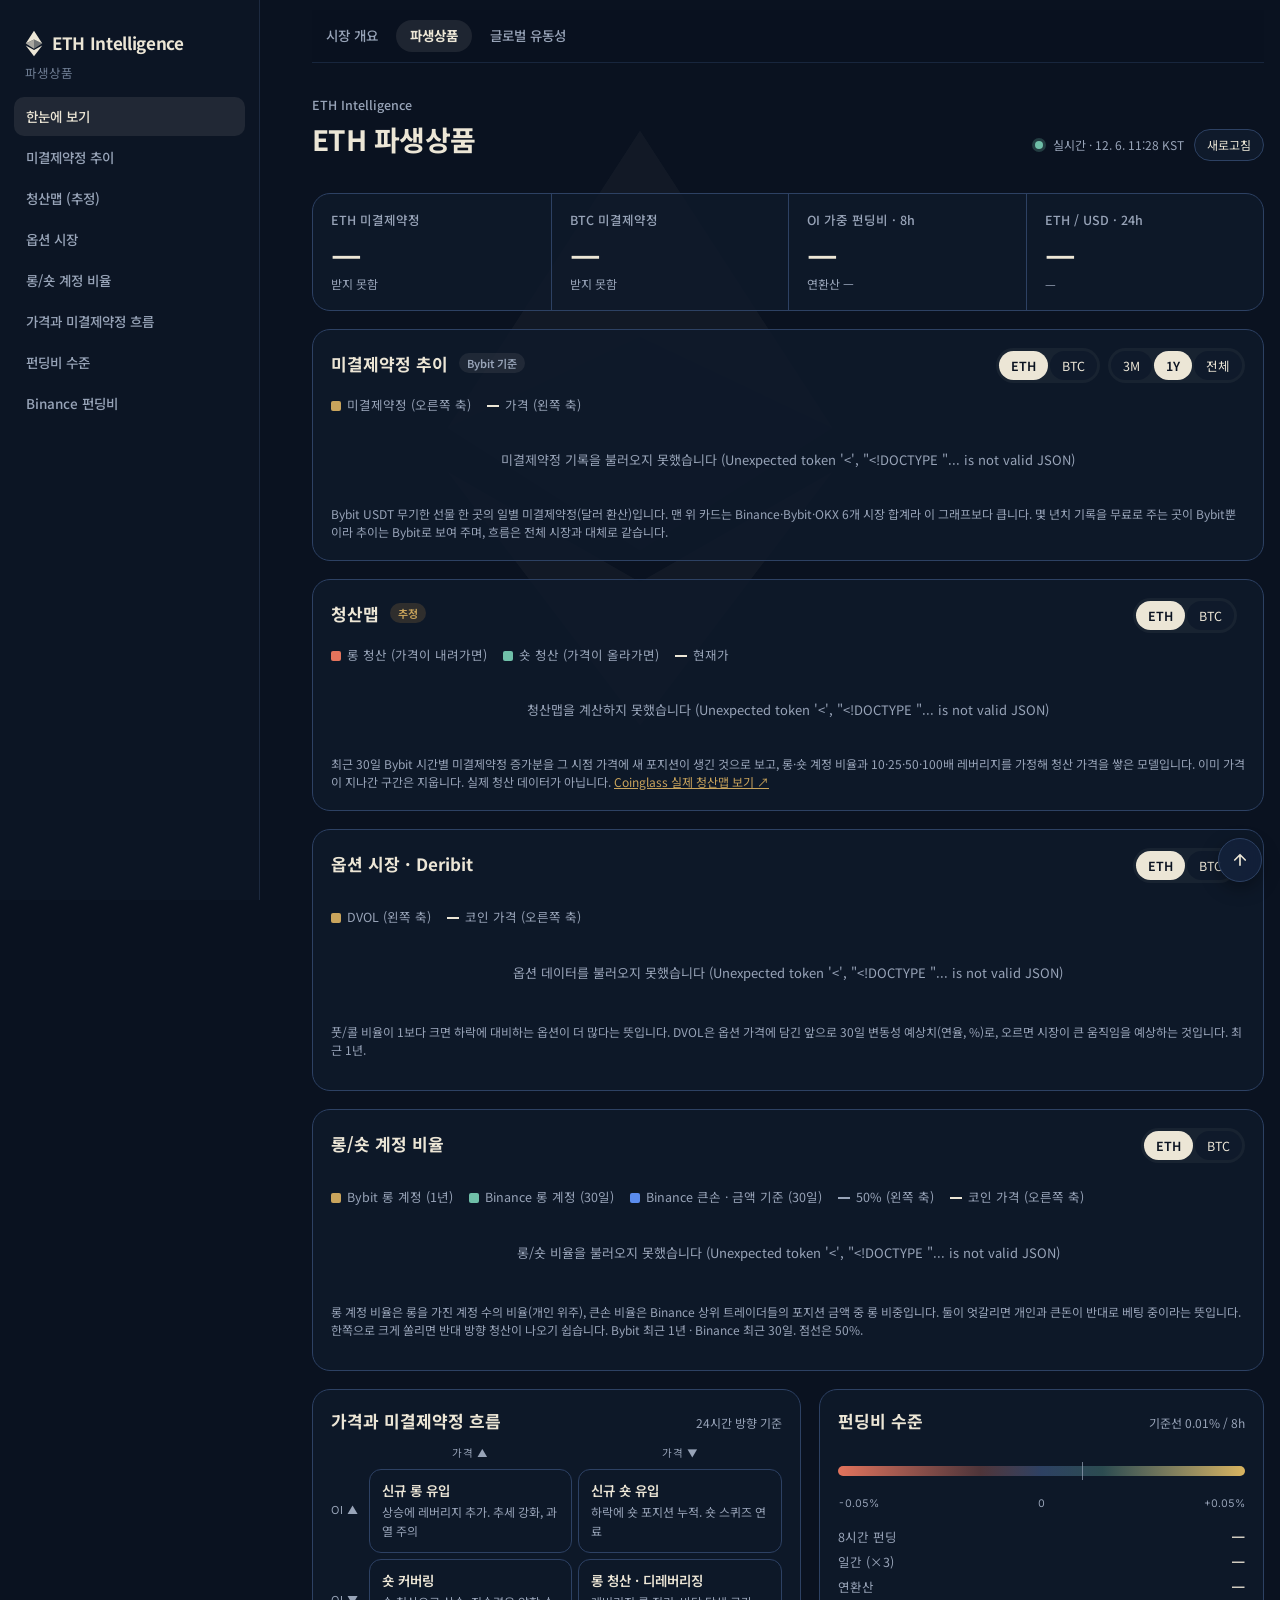
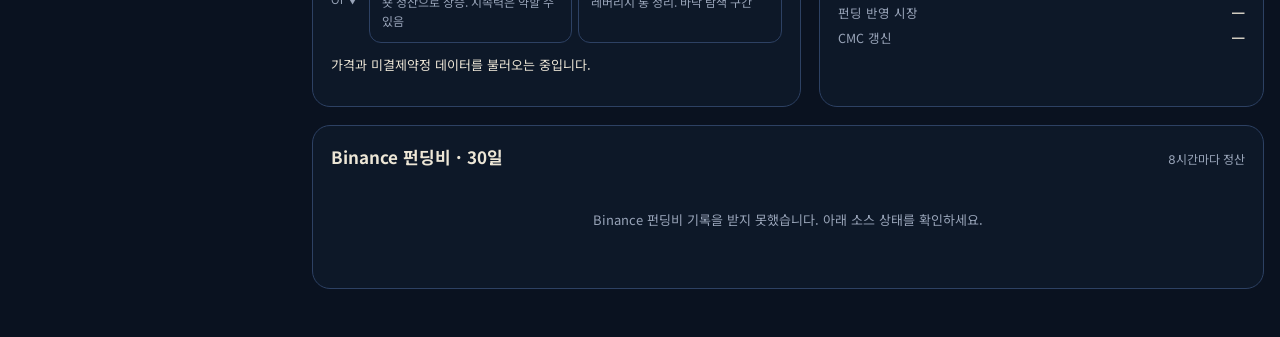
==== derivatives.html @ 458dbb29 "OI trend chart: label it as Bybit-only and explain the gap to the summed cards Co-Authored-By: Claud" ====
<!doctype html><html lang="ko"><head><meta charset="utf-8"><meta name="viewport" content="width=device-width,initial-scale=1,viewport-fit=cover"><style>body{margin:0}[hidden]{display:none!important}img{max-width:100%}.seg-row{display:flex;gap:8px;align-items:center;flex-wrap:wrap}
.seg{display:inline-flex;gap:2px;padding:3px;border-radius:999px;background:rgba(236,230,214,.05)}
.seg button{border:0!important;padding:5px 12px;font-size:12.5px}
.seg button[aria-pressed="true"]{background:var(--fg)!important;color:var(--bg)!important;font-weight:600}
.tag-est{font-size:11px;font-weight:600;padding:2px 8px;border-radius:999px;background:rgba(224,164,74,.16);color:var(--accent);vertical-align:3px;margin-left:6px}
.legend-row{display:flex;gap:16px;flex-wrap:wrap;font-size:12.5px;color:var(--muted);margin:0 0 8px}
.legend-row i{display:inline-block;width:10px;height:10px;border-radius:2px;margin-right:6px;vertical-align:-1px}
.legend-row i.dash{width:12px;height:0;border-top:2px dashed var(--fg);border-radius:0;vertical-align:3px}
#oiLong .note,#liqmap .note{margin:6px 0 0}
.opt-cards{display:grid;grid-template-columns:repeat(auto-fit,minmax(170px,1fr));gap:10px;margin:0 0 12px}
@media (max-width:760px){.opt-cards{grid-template-columns:repeat(2,minmax(0,1fr));gap:8px}.opt-card{padding:10px 11px}.opt-card b{font-size:20px}.opt-card .note{font-size:11.5px}}
.opt-card{border:1px solid var(--line);border-radius:14px;padding:12px 14px;display:grid;gap:2px;min-width:0}
.opt-card b{font-size:24px;font-weight:600;letter-spacing:-.02em}
.opt-card b.up{color:var(--up)} .opt-card b.down{color:var(--down)}
.opt-card .note{margin:0!important}
/* redundant with the long open-interest chart */
#oi,#bybit{display:none!important}
#binance{grid-column:1/-1}
#liqmap a{color:var(--accent)}
section[id]{scroll-margin-top:16px}
#liqChart{position:relative}
.chart-wrap{position:relative}
#liqChart svg{cursor:crosshair;touch-action:none}
.liq-tip{position:absolute;pointer-events:none;transform:translate(-50%,-100%);background:var(--fg);color:var(--bg);border-radius:10px;padding:7px 11px;display:grid;gap:1px;white-space:nowrap;font-size:12px;box-shadow:0 6px 18px rgba(0,0,0,.35);z-index:5}
.liq-tip b{font:700 15px/1.3 Inter,"Noto Sans KR",sans-serif}
</style><link rel="stylesheet" href="/nav.css"><script src="/nav.js" defer></script><script src="/deriv-ext.js" defer></script><title>ETH 파생상품</title>
<meta name="claude:viewport-fit-sides" content="cover">
<link rel="preconnect" href="https://fonts.googleapis.com">
<link rel="stylesheet" href="https://fonts.googleapis.com/css2?family=Noto+Sans+KR:wght@400;500;700;900&family=Inter:wght@500;600;700&display=swap">
<style>
/* Layout: a trader's desk — status strip, three-reading tape, OI tape chart, then a price×OI positioning matrix and funding scale side by side, source health last. Dark-first ink with brass accent. */
/* Liquidity Bulletin theme (shared with the liquidity page and the site): intaglio ink, banknote green, brass. Single deliberate dark theme. */
:root{
  --bg:#0a1220; --panel:#0f1a2b; --line:#2d4163; --fg:#ece6d6; --muted:#98a4b8;
  --accent:#c9a45c; --accent-soft:rgba(201,164,92,.13);
  --up:#6fbfa8; --down:#e2735c; --warn:#d9b45f;
  --f-display:"Noto Sans KR",system-ui,-apple-system,"Apple SD Gothic Neo","Malgun Gothic",sans-serif;
  --f-body:"Noto Sans KR",system-ui,-apple-system,"Apple SD Gothic Neo","Malgun Gothic",sans-serif;
  --f-mono:"Inter","Noto Sans KR",system-ui,sans-serif;
  color-scheme:dark;
}
*{box-sizing:border-box}
body{background:var(--bg);color:var(--fg);font-family:var(--f-body);font-size:14px;line-height:1.55}
.wrap{max-width:1120px;margin:0 auto;padding-block:20px 48px;padding-left:max(16px,env(safe-area-inset-left,0px));padding-right:max(16px,env(safe-area-inset-right,0px));display:grid;gap:18px}
.num{font-family:var(--f-mono);font-variant-numeric:tabular-nums}
header{display:flex;flex-wrap:wrap;align-items:flex-end;justify-content:space-between;gap:12px;border-bottom:1px solid var(--line);padding-bottom:14px}
h1{font-family:var(--f-display);font-weight:600;font-size:clamp(20px,3.2vw,28px);margin:0;letter-spacing:-.01em;text-wrap:balance}
h1 small{display:block;font-family:var(--f-mono);font-size:11px;font-weight:400;letter-spacing:.14em;text-transform:uppercase;color:var(--accent);margin-bottom:4px}
.bar{display:flex;align-items:center;gap:10px;flex-wrap:wrap;color:var(--muted);font-size:12px}
.dot{width:8px;height:8px;border-radius:50%;background:var(--muted);display:inline-block}
.dot.live{background:var(--up);box-shadow:0 0 0 3px color-mix(in srgb,var(--up) 25%,transparent)}
.dot.err{background:var(--down)}
button{font:inherit;font-size:12px;color:var(--fg);background:var(--panel);border:1px solid var(--line);border-radius:6px;padding:6px 12px;cursor:pointer}
button:hover{border-color:var(--accent)}
button:focus-visible{outline:2px solid var(--accent);outline-offset:2px}
button:disabled{opacity:.5;cursor:wait}
.label{font-family:var(--f-mono);font-size:10.5px;letter-spacing:.12em;text-transform:uppercase;color:var(--muted)}
h2{font-family:var(--f-display);font-size:15px;font-weight:600;margin:0}
.panel{background:var(--panel);border:1px solid var(--line);border-radius:10px;padding:18px;min-width:0}
.panel-head{display:flex;justify-content:space-between;align-items:baseline;gap:10px;flex-wrap:wrap;margin-bottom:12px}

.tape{display:grid;grid-template-columns:repeat(4,minmax(0,1fr));border:1px solid var(--line);border-radius:10px;background:var(--panel)}
.tape>div{padding:16px 18px;min-width:0;display:grid;gap:4px}
.tape>div+div{border-left:1px solid var(--line)}
.big{font-family:var(--f-display);font-weight:600;font-size:clamp(24px,3.6vw,34px);letter-spacing:-.02em;line-height:1.1}
.sub{font-size:12px;color:var(--muted)}
.up{color:var(--up)} .down{color:var(--down)} .warn{color:var(--warn)}

.chart-wrap{position:relative}
svg text{font-family:var(--f-mono);font-size:10.5px;fill:var(--muted)}
#tip{position:absolute;pointer-events:none;background:var(--bg);border:1px solid var(--line);border-radius:6px;padding:6px 9px;font-size:12px;white-space:nowrap;transform:translate(-50%,-110%)}
.stats{display:grid;grid-template-columns:repeat(4,minmax(0,1fr));gap:12px;margin-top:14px;border-top:1px solid var(--line);padding-top:14px}
.stats div{display:grid;gap:2px;min-width:0}
.stats b{font-family:var(--f-mono);font-weight:500;font-size:15px;font-variant-numeric:tabular-nums}

.two{display:grid;grid-template-columns:minmax(0,1.1fr) minmax(0,1fr);gap:18px}
.matrix{display:grid;grid-template-columns:auto 1fr 1fr;grid-template-rows:auto 1fr 1fr;gap:6px;font-size:12.5px}
.matrix .ax{font-family:var(--f-mono);font-size:10.5px;color:var(--muted);display:flex;align-items:center;justify-content:center;letter-spacing:.06em}
.matrix .ax.v{font-size:11px;padding-right:4px;white-space:nowrap}
.cell{border:1px solid var(--line);border-radius:8px;padding:10px 12px;display:grid;gap:3px;min-height:84px;align-content:start;transition:background .2s}
.cell strong{font-size:13.5px;font-weight:600}
.cell span{color:var(--muted);font-size:12px}
.cell.on{background:var(--accent-soft);border-color:var(--accent)}
.cell.on strong::after{content:"현재";margin-left:8px;padding:1px 7px;border-radius:999px;background:var(--accent);color:var(--bg);font-size:11px;font-weight:700;vertical-align:1px}
.read{margin-top:12px;font-size:13px}

.scale{position:relative;height:38px;margin:18px 0 6px}
.scale .track{position:absolute;inset:14px 0 auto;height:10px;border-radius:5px;background:linear-gradient(90deg,var(--down) 0%,color-mix(in srgb,var(--down) 30%,var(--panel)) 35%,var(--line) 50%,color-mix(in srgb,var(--up) 30%,var(--panel)) 65%,var(--warn) 100%)}
.scale .mark{position:absolute;top:2px;width:2px;height:34px;background:var(--fg);transform:translateX(-1px);transition:left .4s}
.scale .base{position:absolute;top:10px;width:1px;height:18px;background:var(--muted);opacity:.7}
.ticks{display:flex;justify-content:space-between;font-family:var(--f-mono);font-size:10.5px;color:var(--muted)}
.regime{display:inline-block;margin-top:12px;padding:3px 10px;border-radius:999px;border:1px solid currentColor;font-size:12px;font-weight:500}
dl{display:grid;grid-template-columns:auto 1fr;gap:6px 14px;margin:14px 0 0;font-size:12.5px}
dt{color:var(--muted)} dd{margin:0;text-align:right;font-family:var(--f-mono);font-variant-numeric:tabular-nums}

.src{display:grid;gap:0}
.src .row{display:grid;grid-template-columns:auto minmax(0,1fr) auto;gap:10px;align-items:center;padding:9px 0;border-top:1px solid var(--line);font-size:12.5px}
.src .row:first-child{border-top:0}
.src code{font-family:var(--f-mono);font-size:11.5px;color:var(--muted);overflow-wrap:anywhere}
.chip{font-family:var(--f-mono);font-size:10.5px;padding:2px 8px;border-radius:999px;border:1px solid var(--line);color:var(--muted);white-space:nowrap}
.chip.ok{color:var(--up);border-color:color-mix(in srgb,var(--up) 50%,transparent)}
.chip.bad{color:var(--down);border-color:color-mix(in srgb,var(--down) 50%,transparent)}
.empty{color:var(--muted);font-size:13px;padding:28px 0;text-align:center}
.note{font-size:12px;color:var(--muted)}
#banner{border:1px solid var(--warn);color:var(--fg);background:color-mix(in srgb,var(--warn) 10%,var(--panel));border-radius:10px;padding:12px 16px;font-size:13px}
@media (max-width:760px){
  .tape{grid-template-columns:repeat(2,minmax(0,1fr))}
  .tape>div+div{border-left:0;border-top:0}
  .tape>div:nth-child(even){border-left:1px solid var(--line)}
  .tape>div:nth-child(n+3){border-top:1px solid var(--line)}
  .tape>div{padding:12px 13px}
  .tape .big{font-size:22px}
  .two{grid-template-columns:1fr}
  .stats{grid-template-columns:repeat(2,minmax(0,1fr))}
}
@media (prefers-reduced-motion:reduce){*{transition:none!important}}

/* bulletin finish */
.panel,.tape{border-radius:18px!important}.cell{border-radius:12px!important}button,.chip{border-radius:999px!important}#tip,#banner{border-radius:10px!important}
.panel,.tape{border-color:var(--line);background:rgba(15,26,43,.82)}
header{border-bottom:0}
body::before{content:"";position:fixed;inset:0;z-index:-1;pointer-events:none;background:url("data:image/svg+xml,%3Csvg%20xmlns%3D%22http%3A//www.w3.org/2000/svg%22%20viewBox%3D%220%200%2024%2036%22%3E%3Cpath%20d%3D%22M12%201L1%2018l11-5.2L23%2018%2012%201Z%22%20fill%3D%22%23ece6d6%22/%3E%3Cpath%20d%3D%22M1%2020.5%2012%2035l11-14.5-11%206.3L1%2020.5Z%22%20fill%3D%22%23ece6d6%22/%3E%3Cpath%20d%3D%22M1%2018%2012%2012.8V25L1%2018Z%22%20fill%3D%22%23ece6d6%22%20fill-opacity%3D%22.7%22/%3E%3Cpath%20d%3D%22M23%2018%2012%2012.8V25l11-7Z%22%20fill%3D%22%23ece6d6%22%20fill-opacity%3D%22.45%22/%3E%3C/svg%3E") center 42%/min(46vw,420px) no-repeat;opacity:.035}
h1{font-weight:700;letter-spacing:-.02em}
h1 small{font-family:var(--f-body);letter-spacing:0;text-transform:none;font-size:12.5px;font-weight:500;color:var(--muted)}
.label{font-family:var(--f-body);letter-spacing:0;text-transform:none;font-size:12.5px;font-weight:500}
h2{font-size:17px;font-weight:700}
.big{font-weight:600;letter-spacing:-.02em}
svg text{font-family:var(--f-body)}
.stats b,dd{font-weight:600}


</style>

<div class="wrap">
  <header>
    <h1><small>ETH Intelligence</small>ETH 파생상품</h1>
    <div class="bar">
      <span class="dot" id="liveDot"></span><span id="liveText">불러오는 중</span>
      <button id="refresh" type="button">새로고침</button>
    </div>
  </header>

  <div id="banner" hidden></div>

  <section class="tape" id="summary" aria-label="핵심 지표">
    <div>
      <span class="label">ETH 미결제약정</span>
      <span class="big num" id="kOiE">—</span>
      <span class="sub" id="kOiESub">Binance · Bybit · OKX 합산</span>
    </div>
    <div>
      <span class="label">BTC 미결제약정</span>
      <span class="big num" id="kOiB">—</span>
      <span class="sub" id="kOiBSub">Binance · Bybit · OKX 합산</span>
    </div>
    <div>
      <span class="label">OI 가중 펀딩비 · 8h</span>
      <span class="big num" id="kFund">—</span>
      <span class="sub" id="kFundSub">연환산 —</span>
    </div>
    <div>
      <span class="label">ETH / USD · 24h</span>
      <span class="big num" id="kPx">—</span>
      <span class="sub" id="kPxSub">—</span>
    </div>
  </section>

  <section class="panel" id="oi">
    <div class="panel-head">
      <h2>미결제약정 추이</h2>
      <span class="note">GitHub Actions 매시간 수집 기록 + 현재 실시간 값(점선)</span>
    </div>
    <div class="chart-wrap" id="chartWrap">
      <div class="empty" id="chartEmpty">데이터를 불러오면 OI 추이가 여기에 그려집니다.</div>
      <svg id="chart" width="100%" height="260" role="img" aria-label="ETH 미결제약정 추이" hidden></svg>
      <div id="tip" hidden></div>
    </div>
    <div class="stats">
      <div><span class="label">24h 변화</span><b id="s24">—</b></div>
      <div><span class="label">기록 시작 대비</span><b id="sAll">—</b></div>
      <div><span class="label">기록 범위</span><b id="sRange">—</b></div>
      <div><span class="label">OI (ETH 환산)</span><b id="sEth">—</b></div>
    </div>
  </section>

  <section class="panel" id="oiLong">
    <div class="panel-head">
      <h2>미결제약정 추이 <span class="tag-est" style="background:rgba(236,230,214,.08);color:var(--muted)">Bybit 기준</span></h2>
      <div class="seg-row"><div class="seg" id="oiLongSym"><button type="button" data-v="ETHUSDT" aria-pressed="true">ETH</button><button type="button" data-v="BTCUSDT" aria-pressed="false">BTC</button></div>
      <div class="seg" id="oiLongRange"><button type="button" data-v="90" aria-pressed="false">3M</button><button type="button" data-v="365" aria-pressed="true">1Y</button><button type="button" data-v="0" aria-pressed="false">전체</button></div></div>
    </div>
    <div class="legend-row"><span><i style="background:var(--accent)"></i>미결제약정 (오른쪽 축)</span><span><i class="dash" style="border-top-style:solid"></i>가격 (왼쪽 축)</span></div>
    <div class="chart-wrap" id="oiLongChart"><div class="empty">불러오는 중</div></div>
    <p class="note num" id="oiLongNote"></p>
    <p class="note" id="oiLongStat"></p>
    <p class="note">Bybit USDT 무기한 선물 한 곳의 일별 미결제약정(달러 환산)입니다. 맨 위 카드는 Binance·Bybit·OKX 6개 시장 합계라 이 그래프보다 큽니다. 몇 년치 기록을 무료로 주는 곳이 Bybit뿐이라 추이는 Bybit로 보여 주며, 흐름은 전체 시장과 대체로 같습니다.</p>
  </section>

  <section class="panel" id="liqmap">
    <div class="panel-head">
      <h2>청산맵 <span class="tag-est">추정</span></h2>
      <div class="seg-row"><div class="seg" id="liqSym"><button type="button" data-v="ETHUSDT" aria-pressed="true">ETH</button><button type="button" data-v="BTCUSDT" aria-pressed="false">BTC</button></div><span class="note" id="liqTime"></span></div>
    </div>
    <div class="legend-row"><span><i style="background:var(--down)"></i>롱 청산 (가격이 내려가면)</span><span><i style="background:var(--up)"></i>숏 청산 (가격이 올라가면)</span><span><i class="dash"></i>현재가</span></div>
    <div class="chart-wrap" id="liqChart"><div class="empty">계산 중</div></div>
    <p class="note num" id="liqNote"></p>
    <p class="note">최근 30일 Bybit 시간별 미결제약정 증가분을 그 시점 가격에 새 포지션이 생긴 것으로 보고, 롱·숏 계정 비율과 10·25·50·100배 레버리지를 가정해 청산 가격을 쌓은 모델입니다. 이미 가격이 지나간 구간은 지웁니다. 실제 청산 데이터가 아닙니다. <a id="liqLink" href="https://www.coinglass.com/pro/futures/LiquidationHeatMap" target="_blank" rel="noopener noreferrer">Coinglass 실제 청산맵 보기 ↗</a></p>
  </section>

  <section class="panel" id="options">
    <div class="panel-head">
      <h2>옵션 시장 · Deribit</h2>
      <div class="seg-row"><div class="seg" id="optCur"><button type="button" data-v="ETH" aria-pressed="true">ETH</button><button type="button" data-v="BTC" aria-pressed="false">BTC</button></div><span class="note" id="optTime"></span></div>
    </div>
    <div class="opt-cards" id="optCards"></div>
    <div class="legend-row"><span><i style="background:var(--accent)"></i>DVOL (왼쪽 축)</span><span><i class="dash" style="border-top-style:solid"></i>코인 가격 (오른쪽 축)</span></div>
    <div class="chart-wrap" id="optChart"><div class="empty">불러오는 중</div></div>
    <p class="note">풋/콜 비율이 1보다 크면 하락에 대비하는 옵션이 더 많다는 뜻입니다. DVOL은 옵션 가격에 담긴 앞으로 30일 변동성 예상치(연율, %)로, 오르면 시장이 큰 움직임을 예상하는 것입니다. 최근 1년.</p>
  </section>

  <section class="panel" id="longshort">
    <div class="panel-head">
      <h2>롱/숏 계정 비율</h2>
      <div class="seg-row"><div class="seg" id="lsSym"><button type="button" data-v="ETHUSDT" aria-pressed="true">ETH</button><button type="button" data-v="BTCUSDT" aria-pressed="false">BTC</button></div></div>
    </div>
    <div class="opt-cards" id="lsCards"></div>
    <div class="legend-row"><span><i style="background:var(--accent)"></i>Bybit 롱 계정 (1년)</span><span><i style="background:var(--up)"></i>Binance 롱 계정 (30일)</span><span><i style="background:#5b8def"></i>Binance 큰손 · 금액 기준 (30일)</span><span><i class="dash" style="border-top-color:var(--muted)"></i>50% (왼쪽 축)</span><span><i class="dash" style="border-top-style:solid"></i>코인 가격 (오른쪽 축)</span></div>
    <div class="chart-wrap" id="lsChart"><div class="empty">불러오는 중</div></div>
    <p class="note">롱 계정 비율은 롱을 가진 계정 수의 비율(개인 위주), 큰손 비율은 Binance 상위 트레이더들의 포지션 금액 중 롱 비중입니다. 둘이 엇갈리면 개인과 큰돈이 반대로 베팅 중이라는 뜻입니다. 한쪽으로 크게 쏠리면 반대 방향 청산이 나오기 쉽습니다. Bybit 최근 1년 · Binance 최근 30일. 점선은 50%.</p>
  </section>

  <div class="two">
    <section class="panel" id="flow">
      <div class="panel-head"><h2>가격과 미결제약정 흐름</h2><span class="note">24시간 방향 기준</span></div>
      <div class="matrix">
        <div></div><div class="ax">가격 ▲</div><div class="ax">가격 ▼</div>
        <div class="ax v">OI ▲</div>
        <div class="cell" data-q="uu"><strong>신규 롱 유입</strong><span>상승에 레버리지 추가. 추세 강화, 과열 주의</span></div>
        <div class="cell" data-q="du"><strong>신규 숏 유입</strong><span>하락에 숏 포지션 누적. 숏 스퀴즈 연료</span></div>
        <div class="ax v">OI ▼</div>
        <div class="cell" data-q="ud"><strong>숏 커버링</strong><span>숏 청산으로 상승. 지속력은 약할 수 있음</span></div>
        <div class="cell" data-q="dd"><strong>롱 청산 · 디레버리징</strong><span>레버리지 롱 정리. 바닥 탐색 구간</span></div>
      </div>
      <p class="read" id="quadRead">가격과 OI 데이터를 불러오는 중입니다.</p>
    </section>

    <section class="panel" id="funding">
      <div class="panel-head"><h2>펀딩비 수준</h2><span class="note">기준선 0.01% / 8h</span></div>
      <div class="scale" aria-hidden="true">
        <div class="track"></div>
        <div class="base" style="left:60%"></div>
        <div class="mark" id="fMark" style="left:50%" hidden></div>
      </div>
      <div class="ticks num"><span>-0.05%</span><span>0</span><span>+0.05%</span></div>
      <span class="regime" id="fRegime" hidden></span>
      <dl>
        <dt>8시간 펀딩</dt><dd id="fd8">—</dd>
        <dt>일간 (×3)</dt><dd id="fdDay">—</dd>
        <dt>연환산</dt><dd id="fdYr">—</dd>
        <dt>펀딩 반영 시장</dt><dd id="fdMk">—</dd>
        <dt>CMC 갱신</dt><dd id="fdTime">—</dd>
      </dl>
    </section>
  </div>

  <div class="two">
    <section class="panel" id="binance">
      <div class="panel-head"><h2>Binance 펀딩비 · 30일</h2><span class="note num" id="bnNote">8시간마다 정산</span></div>
      <div class="chart-wrap"><div class="empty" id="bnEmpty">Binance 펀딩비 기록을 불러오는 중입니다.</div><svg id="bnChart" width="100%" height="200" role="img" aria-label="Binance 펀딩비 추이" hidden></svg></div>
      <p class="note" id="bnRead"></p>
    </section>
    <section class="panel" id="bybit">
      <div class="panel-head"><h2>Bybit 미결제약정 · 7일 시간별</h2><span class="note num" id="byNote">ETH 단위</span></div>
      <div class="chart-wrap"><div class="empty" id="byEmpty">Bybit OI 기록을 불러오는 중입니다.</div><svg id="byChart" width="100%" height="200" role="img" aria-label="Bybit 미결제약정 추이" hidden></svg></div>
      <p class="note" id="byRead"></p>
    </section>
  </div>
</div>

<script>
(function(){
const BASE='';
const SOURCES=[
  {key:'cmc',path:'/api/cmc',name:'CMC 파생 합산 (OI·펀딩)'},
  {key:'hist',path:'/data/cmc-oi-history.json',name:'OI 시간별 기록'},
  {key:'price',path:'/api/market?source=price',name:'CoinGecko 현물 가격'},
  {key:'binance',path:'/api/derivatives?days=30',name:'Binance 펀딩·OI 히스토리'}
];
const $=id=>document.getElementById(id);
const state={status:{}};
let mcp=true,busy=false;

const fmtB=v=>'$'+(v/1e9).toFixed(1)+'B';
const pct=(v,d=2)=>(v>=0?'+':'')+v.toFixed(d)+'%';
const cls=v=>v>0?'up':v<0?'down':'';
const kst=t=>new Date(t).toLocaleString('ko-KR',{timeZone:'Asia/Seoul',month:'numeric',day:'numeric',hour:'2-digit',minute:'2-digit',hour12:false});

function renderSources(){
  if(!document.getElementById('src'))return;
  $('src').innerHTML='';
  for(const s of SOURCES){
    const st=state.status[s.key];
    const row=document.createElement('div');row.className='row';
    const chip=document.createElement('span');
    chip.className='chip '+(st?(st.ok?'ok':'bad'):'');
    chip.textContent=st?(st.ok?'OK '+st.code:(st.code?'HTTP '+st.code:'실패')):'대기';
    const mid=document.createElement('div');
    const nm=document.createElement('div');nm.textContent=s.name;
    const cd=document.createElement('code');cd.textContent=s.path+(st&&!st.ok&&st.msg?' · '+st.msg:'');
    mid.append(nm,cd);
    const right=document.createElement('span');right.className='note num';right.textContent=st&&st.at?kst(st.at):'';
    row.append(chip,mid,right);$('src').append(row);
  }
}

async function fetchVercel(s){
  try{
    const r=await fetch(BASE+s.path,{headers:{Accept:'application/json'}});
    let body=null;try{body=await r.json()}catch(e){}
    const ok=r.ok&&body!=null;
    let msg='';if(!ok&&body){msg=body.error||(body.errors?Object.values(body.errors).join(', '):'')}
    state.status[s.key]={ok,code:r.status,msg,at:Date.now()};
    return ok?body:null;
  }catch(e){state.status[s.key]={ok:false,code:0,msg:'네트워크 오류',at:Date.now()};return null}
}
function errText(e){
  const c=e&&e.code;
  if(c==='needs_reauth')return 'Vercel 연결이 만료됐습니다. claude.ai 설정 → 커넥터에서 다시 연결하세요.';
  if(c==='server_not_connected')return 'Vercel 커넥터가 없습니다. claude.ai 설정 → 커넥터에서 Vercel을 추가하세요.';
  if(c==='not_in_manifest'||c==='approval_required')return '이 페이지의 Vercel 접근이 허용되지 않았습니다. 새로고침을 눌러 허용하세요.';
  if(c==='selection_required')return 'Vercel 커넥터가 여러 개입니다. claude.ai에서 사용할 계정을 선택하세요.';
  if(c==='blocked_by_policy')return '조직 정책으로 Vercel 도구가 차단돼 있습니다.';
  if(c==='server_unavailable')return 'Vercel 커넥터가 일시적으로 응답하지 않습니다. 잠시 후 새로고침하세요.';
  return (e&&e.message)||'알 수 없는 오류';
}

async function load(){
  if(busy||!mcp)return;busy=true;$('refresh').disabled=true;
  $('liveText').textContent='불러오는 중…';
  try{
    const [cmc,hist,price]=await Promise.all(SOURCES.slice(0,3).map(fetchVercel));
    renderSources();
    $('banner').hidden=true;
    render(cmc,hist,price);
    Promise.all(['ETH','BTC'].map(c=>fetch('/api/deriv?src=oinow&coin='+c,{headers:{Accept:'application/json'}}).then(r=>r.ok?r.json():null).catch(()=>null)))
      .then(([e,b])=>{state.oiEth=e;renderOiNow(e,'E','ETH');renderOiNow(b,'B','BTC');renderQuad()});
    Promise.all(SOURCES.slice(3).map(fetchVercel)).then(([bn,by])=>{renderSources();state.extra=[bn,by];renderExtra(bn,by)}).catch(renderSources);
    const anyOk=cmc||hist||price;
    $('liveDot').className='dot '+(anyOk?'live':'err');
    $('liveText').textContent=anyOk?'실시간 · '+kst(Date.now())+' KST':'모든 소스 응답 실패';
  }catch(e){
    renderSources();
    $('banner').textContent=errText(e);$('banner').hidden=false;
    $('liveDot').className='dot err';$('liveText').textContent='연결 필요';
  }finally{busy=false;$('refresh').disabled=false}
}

function render(cmc,hist,price){
  const live=cmc&&cmc.data?cmc.data:null;
  const eth=price&&price.data&&price.data.ethereum?price.data.ethereum:null;
  // Tape
  if(live){
    const f=Number(live.lastFundingRate)*100;
    $('kFund').textContent=(f>=0?'+':'')+f.toFixed(4)+'%';
    $('kFund').className='big num '+cls(f);
    $('kFundSub').textContent='연환산 '+pct(f*3*365,1);
    renderFunding(f,live);
  }
  if(eth){
    $('kPx').textContent='$'+eth.usd.toLocaleString('en-US',{maximumFractionDigits:2});
    $('kPxSub').innerHTML='';
    const s=document.createElement('span');s.className=cls(eth.usd_24h_change);s.textContent=pct(eth.usd_24h_change);
    $('kPxSub').append(s,document.createTextNode(' · ₩'+Math.round(eth.krw).toLocaleString('ko-KR')));
  }
  // Series
  let pts=Array.isArray(hist)?hist.map(r=>({t:Date.parse(r.collectedAt),v:Number(r.openInterestUSD)})).filter(p=>isFinite(p.t)&&p.v>0).sort((a,b)=>a.t-b.t):[];
  const livePt=live?{t:Date.parse(live.time)||Date.now(),v:live.openInterestUSD,live:true}:null;
  const series=livePt&&(!pts.length||livePt.t>pts.at(-1).t)?[...pts,livePt]:pts;
  drawChart(pts,livePt);
  let d24=null;
  if(series.length>1){
    const last=series.at(-1),target=last.t-864e5;
    let ref=null;for(const p of series){if(p===last)continue;if(!ref||Math.abs(p.t-target)<Math.abs(ref.t-target))ref=p}
    d24=(last.v/ref.v-1)*100;
    const hrs=Math.round((last.t-ref.t)/36e5);
    $('s24').textContent=pct(d24,1)+(Math.abs(hrs-24)>2?' ('+hrs+'h)':'');$('s24').className=cls(d24);
    const dAll=(last.v/series[0].v-1)*100;$('sAll').textContent=pct(dAll,1);$('sAll').className=cls(dAll);
    const vs=series.map(p=>p.v);$('sRange').textContent=fmtB(Math.min(...vs))+' – '+fmtB(Math.max(...vs));
  }
  if(live&&eth)$('sEth').textContent=(live.openInterestUSD/eth.usd/1e6).toFixed(1)+'M ETH';
  // Quadrant: ETH price 24h vs ETH open interest 24h (contracts, from /api/deriv?src=oinow)
  state.px=eth;renderQuad();
}

function renderQuad(){
  const eth=state.px,ch=state.oiEth&&state.oiEth.change24?state.oiEth.change24.pct:null;
  document.querySelectorAll('.cell').forEach(c=>c.classList.remove('on'));
  if(eth&&ch!=null){
    const q=(eth.usd_24h_change>=0?'u':'d')+(ch>=0?'u':'d');
    const cell=document.querySelector('.cell[data-q="'+q+'"]');cell.classList.add('on');
    $('quadRead').textContent='가격 '+pct(eth.usd_24h_change,1)+', ETH 미결제약정 '+pct(ch,1)+' (계약 수) → '+cell.querySelector('strong').textContent+'. '+cell.querySelector('span').textContent+'.';
  }else $('quadRead').textContent='가격과 미결제약정 데이터를 불러오는 중입니다.';
}
function renderOiNow(d,key,unit){
  if(!d||!d.totalUsd){$('kOi'+key).textContent='—';$('kOi'+key+'Sub').textContent='받지 못함';return}
  $('kOi'+key).textContent=fmtB(d.totalUsd);
  const parts=[];if(d.totalCoin)parts.push('약 '+(d.totalCoin>=1e6?(d.totalCoin/1e6).toFixed(2)+'M':Math.round(d.totalCoin/1e3)+'K')+' '+unit);
  if(d.change24)parts.push('24h '+pct(d.change24.pct,1));
  parts.push(d.exchanges.length+'개 시장 합산');
  $('kOi'+key+'Sub').textContent=parts.join(' · ');
}
function renderFunding(f,live){
  const pos=Math.max(0,Math.min(100,50+f/0.05*50));
  $('fMark').style.left=pos+'%';$('fMark').hidden=false;
  let label,c;
  if(f<=-0.01){label='숏 과밀 · 음(-) 펀딩';c='var(--down)'}
  else if(f<0.005){label='중립 이하 · 롱 수요 약함';c='var(--muted)'}
  else if(f<=0.02){label='기본 구간 · 균형';c='var(--up)'}
  else if(f<=0.04){label='롱 우위 · 과열 경계';c='var(--warn)'}
  else{label='롱 과열';c='var(--warn)'}
  const r=$('fRegime');r.textContent=label;r.style.color=c;r.hidden=false;
  $('fd8').textContent=(f>=0?'+':'')+f.toFixed(4)+'%';
  $('fdDay').textContent=pct(f*3,3);
  $('fdYr').textContent=pct(f*3*365,1);
  $('fdMk').textContent=live.fundingMarkets+' / '+live.marketCount;
  $('fdTime').textContent=kst(live.time)+' KST';
}

function drawChart(pts,livePt){
  const svg=$('chart');const all=livePt?[...pts,livePt]:pts.slice();
  if(all.length<2){svg.toggleAttribute('hidden',true);$('chartEmpty').hidden=false;$('chartEmpty').textContent='OI 기록이 부족합니다.';return}
  svg.toggleAttribute('hidden',false);$('chartEmpty').hidden=true;
  const W=Math.max(300,svg.clientWidth||800),H=260,m={l:52,r:16,t:14,b:28};
  svg.setAttribute('viewBox','0 0 '+W+' '+H);
  const t0=all[0].t,t1=all.at(-1).t;
  let vmin=Math.min(...all.map(p=>p.v)),vmax=Math.max(...all.map(p=>p.v));
  const pad=(vmax-vmin)*.12||vmax*.05;vmin-=pad;vmax+=pad;
  const x=t=>m.l+(t-t0)/(t1-t0||1)*(W-m.l-m.r);
  const y=v=>m.t+(1-(v-vmin)/(vmax-vmin))*(H-m.t-m.b);
  const ns='http://www.w3.org/2000/svg';
  const el=(n,a)=>{const e=document.createElementNS(ns,n);for(const k in a)e.setAttribute(k,a[k]);return e};
  svg.innerHTML='';
  // grid + y labels
  const step=niceStep((vmax-vmin)/4);
  for(let v=Math.ceil(vmin/step)*step;v<=vmax;v+=step){
    svg.append(el('line',{x1:m.l,x2:W-m.r,y1:y(v),y2:y(v),stroke:'var(--line)','stroke-width':1}));
    const tx=el('text',{x:m.l-8,y:y(v)+3.5,'text-anchor':'end'});tx.textContent='$'+Math.round(v/1e9)+'B';svg.append(tx);
  }
  // x labels: each day at KST midnight
  const day=864e5,kOff=9*36e5;
  for(let t=Math.ceil((t0+kOff)/day)*day-kOff;t<=t1;t+=day){
    svg.append(el('line',{x1:x(t),x2:x(t),y1:m.t,y2:H-m.b,stroke:'var(--line)','stroke-dasharray':'2 4'}));
    const tx=el('text',{x:x(t),y:H-8,'text-anchor':'middle'});
    const d=new Date(t+kOff);tx.textContent=(d.getUTCMonth()+1)+'/'+d.getUTCDate();svg.append(tx);
  }
  // area + line for recorded points
  const line=pts.map((p,i)=>(i?'L':'M')+x(p.t).toFixed(1)+' '+y(p.v).toFixed(1)).join(' ');
  if(pts.length>1){
    svg.append(el('path',{d:line+' L'+x(pts.at(-1).t)+' '+(H-m.b)+' L'+x(pts[0].t)+' '+(H-m.b)+' Z',fill:'var(--accent-soft)',stroke:'none'}));
    svg.append(el('path',{d:line,fill:'none',stroke:'var(--accent)','stroke-width':2,'stroke-linejoin':'round'}));
  }
  if(livePt&&pts.length){
    const a=pts.at(-1);
    svg.append(el('line',{x1:x(a.t),y1:y(a.v),x2:x(livePt.t),y2:y(livePt.v),stroke:'var(--accent)','stroke-width':2,'stroke-dasharray':'4 4'}));
  }
  all.forEach(p=>{
    const c=el('circle',{cx:x(p.t),cy:y(p.v),r:p.live?5:3,fill:p.live?'var(--fg)':'var(--panel)',stroke:p.live?'var(--accent)':'var(--accent)','stroke-width':2});
    svg.append(c);
  });
  if(livePt){const tx=el('text',{x:x(livePt.t)-8,y:y(livePt.v)-10,'text-anchor':'end',style:'fill:var(--fg)'});tx.textContent='현재 '+fmtB(livePt.v);svg.append(tx)}
  // hover
  const tip=$('tip');
  const ov=el('rect',{x:m.l,y:m.t,width:W-m.l-m.r,height:H-m.t-m.b,fill:'transparent'});
  ov.addEventListener('pointermove',ev=>{
    const r=svg.getBoundingClientRect(),sx=(ev.clientX-r.left)*W/r.width;
    let best=all[0];for(const p of all)if(Math.abs(x(p.t)-sx)<Math.abs(x(best.t)-sx))best=p;
    tip.hidden=false;tip.style.left=(x(best.t)*r.width/W)+'px';tip.style.top=(y(best.v)*r.height/H)+'px';
    tip.innerHTML='';const b=document.createElement('b');b.className='num';b.textContent=fmtB(best.v);
    tip.append(b,document.createTextNode('  '+kst(best.t)+(best.live?' · 실시간':'')));
  });
  ov.addEventListener('pointerleave',()=>tip.hidden=true);
  svg.append(ov);
  state.lastChart=[pts,livePt];
}
function niceStep(raw){const p=Math.pow(10,Math.floor(Math.log10(raw)));const n=raw/p;return (n<1.5?1:n<3?2:n<7?5:10)*p}

function miniChart(svg,pts,opt){
  const ns='http://www.w3.org/2000/svg',el=(n,a)=>{const e=document.createElementNS(ns,n);for(const k in a)e.setAttribute(k,a[k]);return e};
  const W=Math.max(280,svg.clientWidth||500),H=200,m={l:58,r:10,t:10,b:24};
  svg.setAttribute('viewBox','0 0 '+W+' '+H);svg.innerHTML='';
  const t0=pts[0].t,t1=pts.at(-1).t;
  let lo=Math.min(...pts.map(p=>p.v)),hi=Math.max(...pts.map(p=>p.v));
  if(opt.bars){lo=Math.min(lo,0);hi=Math.max(hi,0)}
  const pad=(hi-lo)*.1||Math.abs(hi)*.05||1;lo-=pad;hi+=pad;
  const x=t=>m.l+(t-t0)/(t1-t0||1)*(W-m.l-m.r),y=v=>m.t+(1-(v-lo)/(hi-lo))*(H-m.t-m.b);
  const step=niceStep((hi-lo)/4);
  for(let v=Math.ceil(lo/step)*step;v<=hi;v+=step){
    svg.append(el('line',{x1:m.l,x2:W-m.r,y1:y(v),y2:y(v),stroke:'var(--line)'}));
    const tx=el('text',{x:m.l-6,y:y(v)+3.5,'text-anchor':'end'});tx.textContent=opt.fmt(v);svg.append(tx);
  }
  const day=864e5,kOff=9*36e5,span=(t1-t0)/day,every=span>14?7:span>7?2:1;let i=0;
  for(let t=Math.ceil((t0+kOff)/day)*day-kOff;t<=t1;t+=day,i++){
    if(i%every)continue;const d=new Date(t+kOff);
    const tx=el('text',{x:x(t),y:H-6,'text-anchor':'middle'});tx.textContent=(d.getUTCMonth()+1)+'/'+d.getUTCDate();svg.append(tx);
  }
  if(opt.bars){
    const bw=Math.max(1.5,(W-m.l-m.r)/pts.length*.7);
    svg.append(el('line',{x1:m.l,x2:W-m.r,y1:y(0),y2:y(0),stroke:'var(--muted)'}));
    if(opt.base!=null)svg.append(el('line',{x1:m.l,x2:W-m.r,y1:y(opt.base),y2:y(opt.base),stroke:'var(--accent)','stroke-dasharray':'3 4'}));
    pts.forEach(p=>svg.append(el('rect',{x:x(p.t)-bw/2,y:Math.min(y(p.v),y(0)),width:bw,height:Math.max(1,Math.abs(y(p.v)-y(0))),fill:p.v>=0?'var(--up)':'var(--down)',rx:1})));
  }else{
    const d=pts.map((p,i)=>(i?'L':'M')+x(p.t).toFixed(1)+' '+y(p.v).toFixed(1)).join(' ');
    svg.append(el('path',{d:d+' L'+x(t1)+' '+(H-m.b)+' L'+x(t0)+' '+(H-m.b)+' Z',fill:'var(--accent-soft)'}));
    svg.append(el('path',{d,fill:'none',stroke:'var(--accent)','stroke-width':1.8,'stroke-linejoin':'round'}));
    const l=pts.at(-1);svg.append(el('circle',{cx:x(l.t),cy:y(l.v),r:4,fill:'var(--fg)',stroke:'var(--accent)','stroke-width':2}));
  }
  if(window.ETHTrack&&opt.tip)ETHTrack.attach(svg,{W,left:m.l,right:W-m.r,top:m.t,bottom:H-m.b,tAt:sx=>t0+(sx-m.l)/(W-m.l-m.r)*(t1-t0),
    date:t=>new Date(t).toLocaleString('ko-KR',{month:'numeric',day:'numeric',hour:'2-digit',minute:'2-digit',hour12:false}),
    series:[{name:opt.name,color:opt.color||'var(--accent)',pts,x,y,fmt:opt.tip}]});
}
function renderExtra(bn,by){
  const show=(id,ok,msg)=>{$(id+'Chart').toggleAttribute('hidden',!ok);$(id+'Empty').hidden=ok;if(!ok)$(id+'Empty').textContent=msg};
  const fund=bn&&Array.isArray(bn.funding)?bn.funding.filter(p=>isFinite(p.v)):[];
  if(fund.length>1){
    show('bn',true);miniChart($('bnChart'),fund,{bars:true,base:0.01,fmt:v=>v.toFixed(3)+'%',name:'Binance 펀딩비',color:'var(--up)',tip:v=>(v>=0?'+':'')+v.toFixed(4)+'%'});
    const last=fund.at(-1).v,avg=fund.reduce((a,p)=>a+p.v,0)/fund.length,neg=fund.filter(p=>p.v<0).length;
    $('bnNote').textContent='최근 '+(last>=0?'+':'')+last.toFixed(4)+'%';
    $('bnRead').textContent='30일 평균 '+(avg>=0?'+':'')+avg.toFixed(4)+'% · 음(-) 펀딩 '+neg+'/'+fund.length+'회 · 점선은 기준선 0.01%';
  }else show('bn',false,'Binance 펀딩비 기록을 받지 못했습니다. 아래 소스 상태를 확인하세요.');
  const oi=by&&Array.isArray(by.rows)?by.rows:[];
  if(oi.length>1){
    show('by',true);miniChart($('byChart'),oi,{fmt:v=>Math.round(v/1e3)+'K',name:'Bybit 미결제약정',tip:v=>Math.round(v).toLocaleString('en-US')+' ETH'});
    const ch=(oi.at(-1).v/oi[0].v-1)*100;
    $('byNote').textContent=Math.round(oi.at(-1).v).toLocaleString('en-US')+' ETH';
    $('byRead').textContent='7일 변화 '+pct(ch,1)+' · 범위 '+Math.round(Math.min(...oi.map(p=>p.v))/1e3)+'K – '+Math.round(Math.max(...oi.map(p=>p.v))/1e3)+'K ETH';
  }else show('by',false,'Bybit OI 기록을 받지 못했습니다. 아래 소스 상태를 확인하세요.');
}

let rt;window.addEventListener('resize',()=>{clearTimeout(rt);rt=setTimeout(()=>{if(state.lastChart)drawChart(...state.lastChart);if(state.extra)renderExtra(...state.extra)},150)});
$('refresh').addEventListener('click',load);
renderSources();

load();
setInterval(()=>{if(!document.hidden)load()},5*60*1000);
})();
</script>
</html>
---- nav.css ----
/* Shared site navigation: page tabs on top, the current page's section list on the left (desktop). */
.site-tabs{display:flex!important;gap:4px!important;margin:0 0 18px!important;padding:0!important;overflow-x:auto;scrollbar-width:none;-webkit-overflow-scrolling:touch;
 position:sticky!important;top:env(safe-area-inset-top,0px)!important;bottom:auto!important;left:auto!important;right:auto!important;width:auto!important;max-width:100%!important;transform:none!important;z-index:80!important;
 padding:10px 0!important;margin:-10px 0 14px!important;background:rgba(10,18,32,.86)!important;-webkit-backdrop-filter:blur(10px);backdrop-filter:blur(10px)!important;border:0!important;border-bottom:1px solid rgba(45,65,99,.45)!important;border-radius:0!important;box-shadow:none!important}
.site-tabs::-webkit-scrollbar{display:none}
.site-tabs a{flex:none;color:#98a4b8!important;text-decoration:none!important;font:500 13.5px/1 "Noto Sans KR",system-ui,sans-serif;padding:9px 14px;border-radius:999px;white-space:nowrap}
.site-tabs a:hover{color:#ece6d6!important;background:rgba(236,230,214,.05)}
.site-tabs a[aria-current="page"]{background:rgba(236,230,214,.09);color:#ece6d6!important;font-weight:700}
.site-tabs a:focus-visible{outline:2px solid #c9a45c;outline-offset:2px}

.page-head{margin:0 0 18px}
.page-head .kicker,.site-kicker{display:block;font:500 13px/1.4 "Noto Sans KR",system-ui,sans-serif;color:#98a4b8;margin-bottom:4px;letter-spacing:0}

.site-side{display:none}
@media(min-width:1100px){
 body.has-side{padding-left:296px!important}
 .site-side{display:flex!important;flex-direction:column;position:fixed;left:0;top:0;bottom:0;width:260px;box-sizing:border-box;z-index:90;overflow-y:auto;
  padding:26px 14px 22px!important;background:#0c1524!important;border-right:1px solid #1d2a40!important;box-shadow:none!important;font-family:"Noto Sans KR",system-ui,sans-serif}
 .site-side .side-brand{display:flex;align-items:center;gap:9px;padding:4px 11px 6px!important;font:700 17px/1.3 "Noto Sans KR",system-ui,sans-serif!important;color:#ece6d6!important;letter-spacing:-.02em;border:0!important;margin:0!important}
 .site-side .side-brand span{color:#ece6d6!important}
 .site-side .side-brand svg path{fill:#ece6d6!important}
 .site-side .side-page{padding:0 11px 14px;font-size:12.5px;color:#6c7a90}
 .site-side .side-group{margin:14px 0 4px!important;padding:0 11px!important;color:#6c7a90!important;font-size:11.5px!important;font-weight:600!important;letter-spacing:.04em!important;text-transform:none!important}
 .site-side a{display:block;text-decoration:none!important;color:#98a4b8!important;padding:9px 12px!important;margin:1px 0!important;border-radius:10px!important;font-size:13.5px!important;font-weight:500!important;border:0!important;background:transparent}
 .site-side a:hover,.site-side a:focus-visible{background:rgba(236,230,214,.05)!important;color:#ece6d6!important}
 .site-side a.active{background:rgba(236,230,214,.09)!important;color:#ece6d6!important}
 .site-side .side-footer{margin-top:auto;padding-top:14px}
 .site-side .side-footer a{border:1px solid #1d2a40!important}
}
@media (prefers-reduced-motion:reduce){.site-tabs a,.site-side a{transition:none}}

/* anchors land below the pinned tabs */
main [id],.wrap [id]{scroll-margin-top:72px}

/* back-to-top button, always visible */
.to-top{position:fixed;z-index:95;right:max(18px,env(safe-area-inset-right,0px));bottom:max(18px,env(safe-area-inset-bottom,0px));
 width:44px;height:44px;border-radius:50%!important;display:grid;place-items:center;padding:0!important;cursor:pointer;
 background:rgba(19,33,58,.92)!important;color:#ece6d6!important;border:1px solid #2d4163!important;box-shadow:0 6px 18px rgba(0,0,0,.35);
 -webkit-backdrop-filter:blur(8px);backdrop-filter:blur(8px);transition:transform .15s,border-color .15s}
.to-top:hover{border-color:#c9a45c!important;color:#c9a45c!important;transform:translateY(-2px)}
.to-top:focus-visible{outline:2px solid #c9a45c;outline-offset:3px}
.to-top svg{width:18px;height:18px}

/* shared chart mouse tracker */
.eth-track-tip{position:absolute;z-index:20;pointer-events:none;min-width:120px;padding:8px 11px;border-radius:10px;background:rgba(10,18,32,.96);border:1px solid #2d4163;box-shadow:0 8px 22px rgba(0,0,0,.4);color:#ece6d6;font:500 12px/1.45 Inter,"Noto Sans KR",system-ui,sans-serif;white-space:nowrap}
.eth-track-tip .tt-h{color:#98a4b8;font-size:11.5px;margin-bottom:3px}
.eth-track-tip .tt-r{display:grid;grid-template-columns:auto 1fr auto;gap:8px;align-items:center}
.eth-track-tip .tt-r i{width:8px;height:8px;border-radius:50%}
.eth-track-tip .tt-r span{color:#c3cad6}
.eth-track-tip .tt-r b{font-weight:600;font-variant-numeric:tabular-nums}

/* Phone only: smaller back-to-top button that appears after scrolling down */
@media (max-width:760px){
 .to-top{width:38px;height:38px;opacity:0;pointer-events:none;transition:opacity .2s}
 .to-top.show{opacity:1;pointer-events:auto}
 .to-top svg{width:16px;height:16px}
}

/* Phone only: tabs pinned with position:fixed (sticky is unreliable in iOS Safari and in-app browsers) */
.site-tabs-spacer{display:none}
@media (max-width:760px){
 .site-tabs{position:fixed!important;top:0!important;left:0!important;right:0!important;margin:0!important;z-index:100!important;
  padding:calc(8px + env(safe-area-inset-top,0px)) max(12px,env(safe-area-inset-right,0px)) 8px max(12px,env(safe-area-inset-left,0px))!important}
 .site-tabs-spacer{display:block;height:calc(54px + env(safe-area-inset-top,0px))}
 main [id],.wrap [id]{scroll-margin-top:64px}
}
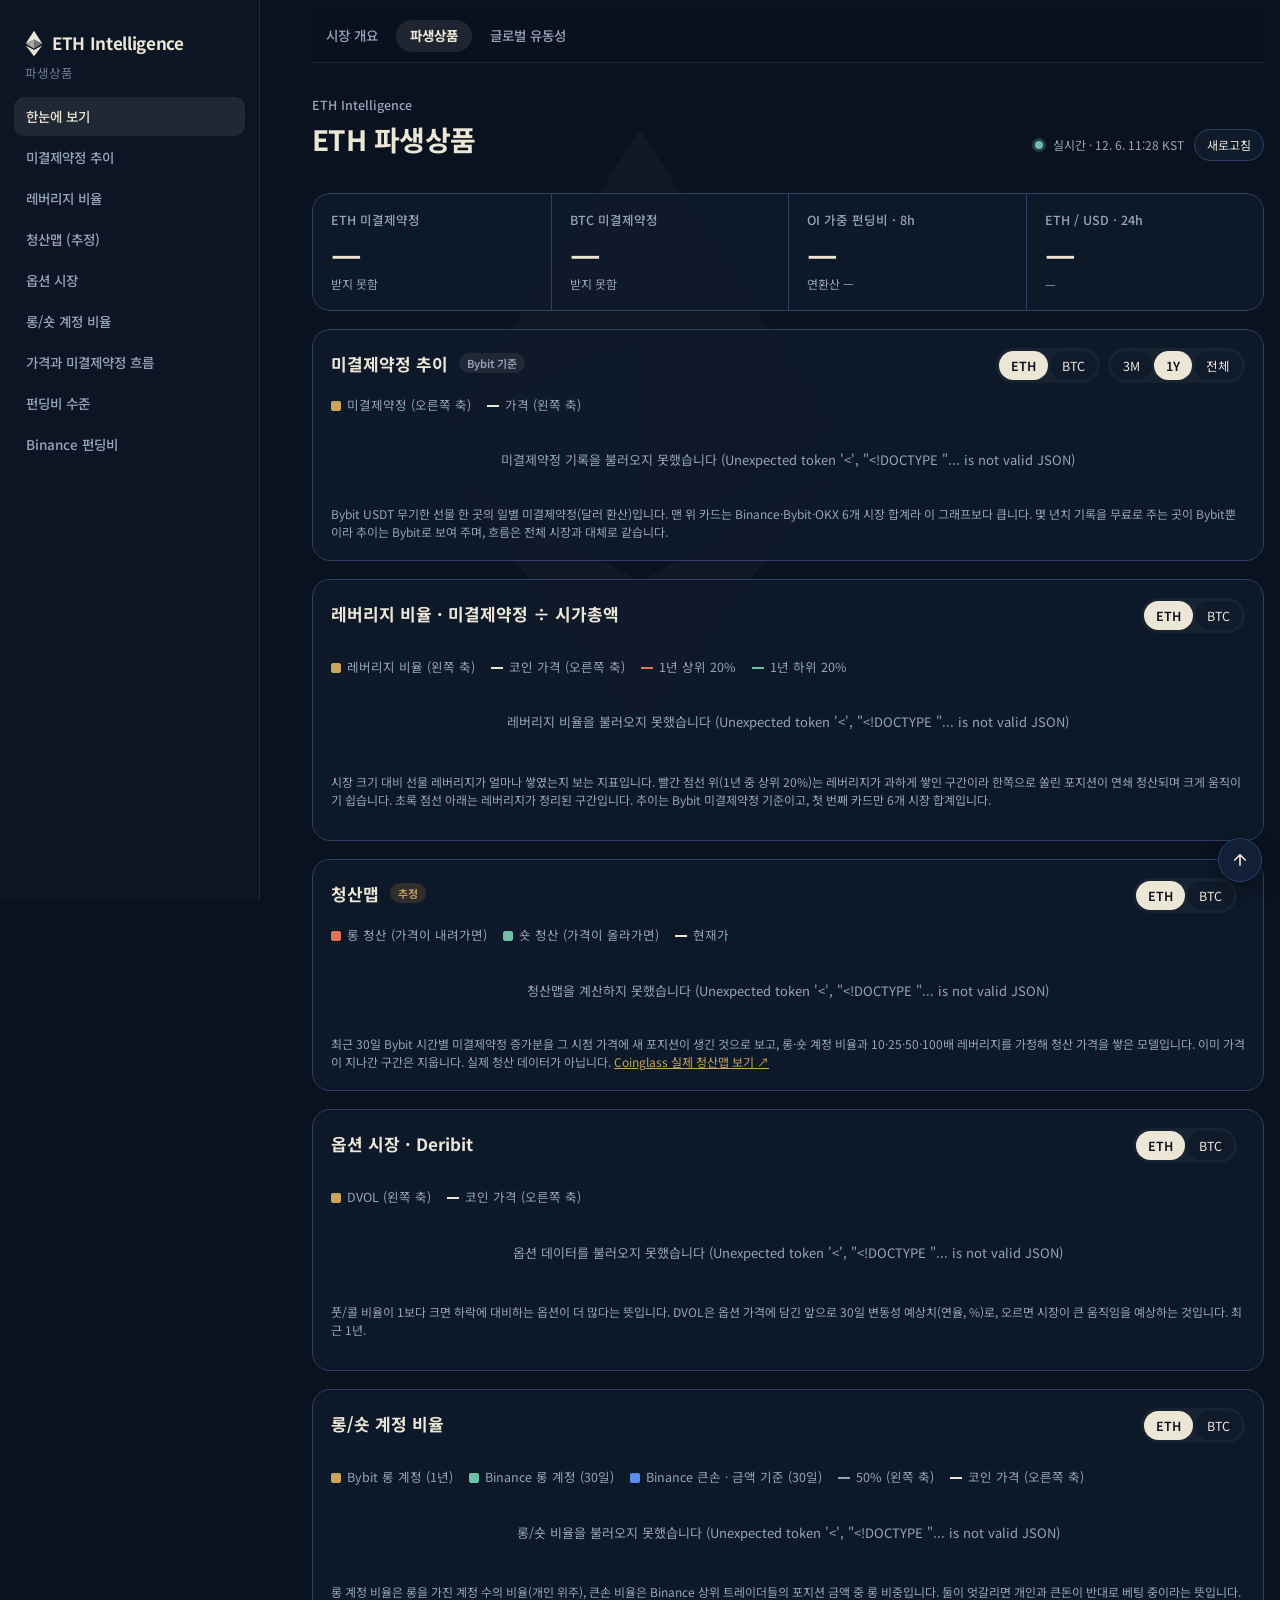
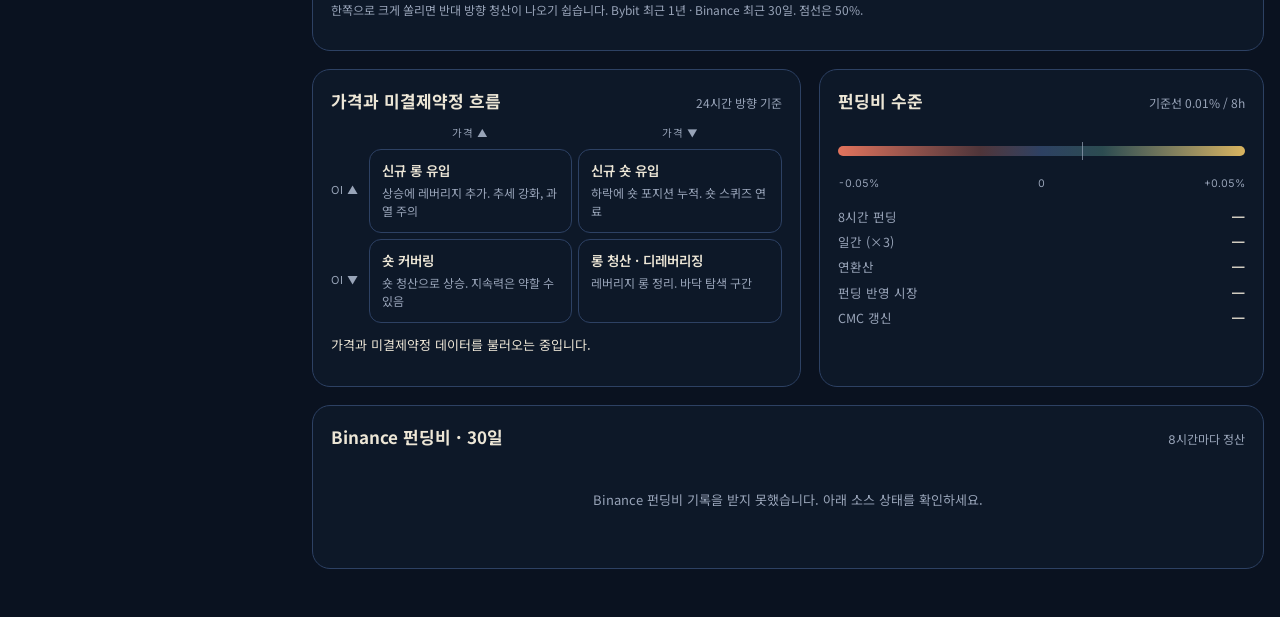
==== commit 8e45e310: "Derivatives: leverage ratio (open interest / market cap) with 1Y percentile bands Co-Authored-By: Cl" ====
--- a/derivatives.html
+++ b/derivatives.html
@@ -196,6 +196,17 @@
     <p class="note">Bybit USDT 무기한 선물 한 곳의 일별 미결제약정(달러 환산)입니다. 맨 위 카드는 Binance·Bybit·OKX 6개 시장 합계라 이 그래프보다 큽니다. 몇 년치 기록을 무료로 주는 곳이 Bybit뿐이라 추이는 Bybit로 보여 주며, 흐름은 전체 시장과 대체로 같습니다.</p>
   </section>
 
+  <section class="panel" id="leverage">
+    <div class="panel-head">
+      <h2>레버리지 비율 · 미결제약정 ÷ 시가총액</h2>
+      <div class="seg-row"><div class="seg" id="levSym"><button type="button" data-v="ETHUSDT" aria-pressed="true">ETH</button><button type="button" data-v="BTCUSDT" aria-pressed="false">BTC</button></div></div>
+    </div>
+    <div class="opt-cards" id="levCards"></div>
+    <div class="legend-row"><span><i style="background:var(--accent)"></i>레버리지 비율 (왼쪽 축)</span><span><i class="dash" style="border-top-style:solid"></i>코인 가격 (오른쪽 축)</span><span><i class="dash" style="border-top-color:var(--down)"></i>1년 상위 20%</span><span><i class="dash" style="border-top-color:var(--up)"></i>1년 하위 20%</span></div>
+    <div class="chart-wrap" id="levChart"><div class="empty">불러오는 중</div></div>
+    <p class="note">시장 크기 대비 선물 레버리지가 얼마나 쌓였는지 보는 지표입니다. 빨간 점선 위(1년 중 상위 20%)는 레버리지가 과하게 쌓인 구간이라 한쪽으로 쏠린 포지션이 연쇄 청산되며 크게 움직이기 쉽습니다. 초록 점선 아래는 레버리지가 정리된 구간입니다. 추이는 Bybit 미결제약정 기준이고, 첫 번째 카드만 6개 시장 합계입니다. <span id="levSrc"></span></p>
+  </section>
+
   <section class="panel" id="liqmap">
     <div class="panel-head">
       <h2>청산맵 <span class="tag-est">추정</span></h2>
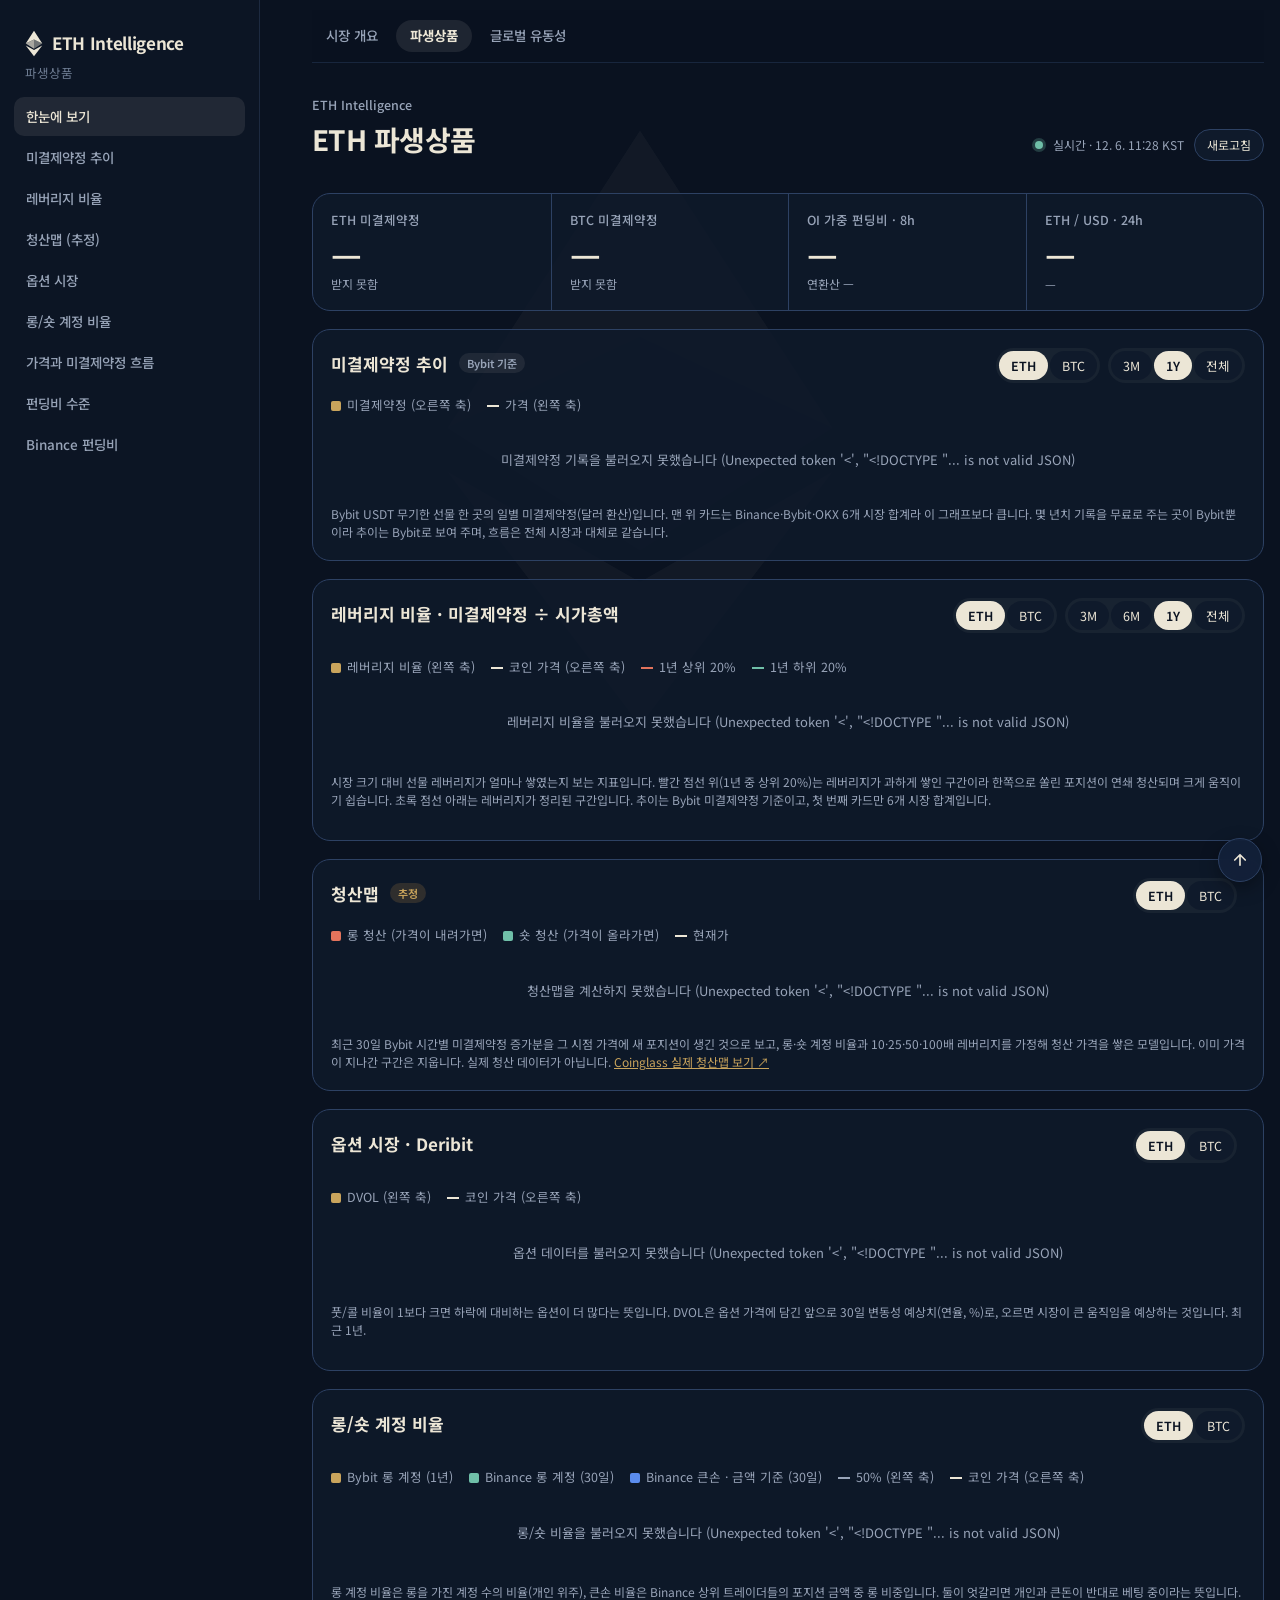
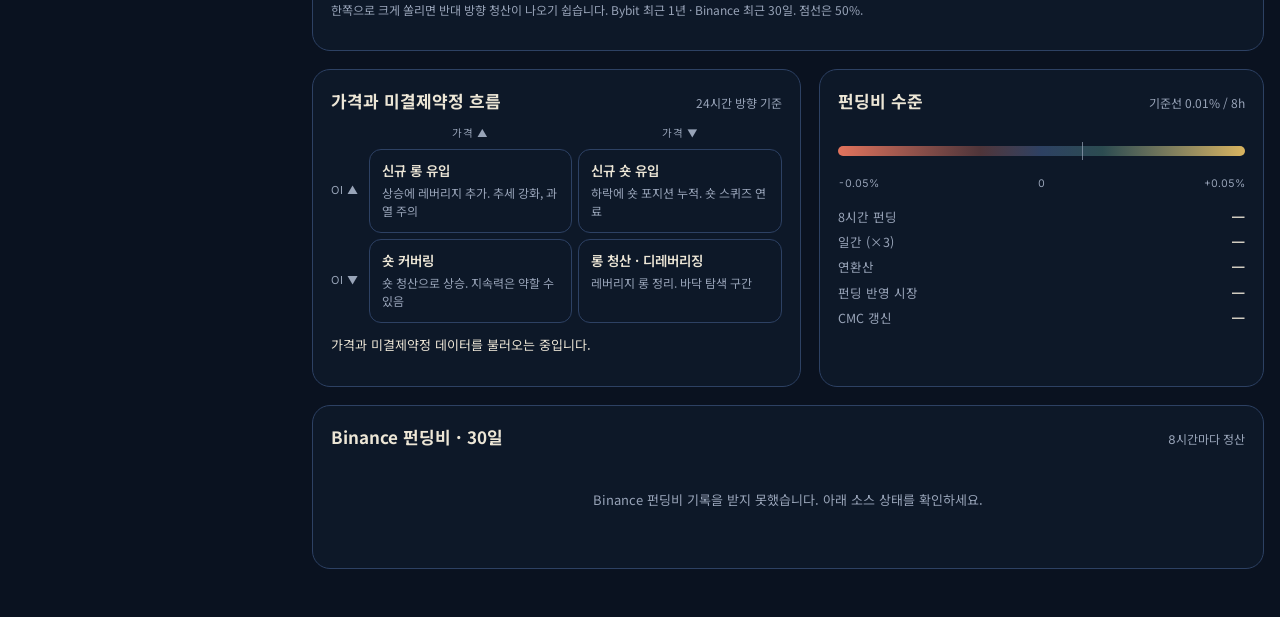
==== commit d27ea551: "Derivatives: leverage chart gets ~1000 days, range buttons and a full-period navigator Co-Authored-B" ====
--- a/derivatives.html
+++ b/derivatives.html
@@ -20,6 +20,10 @@
 section[id]{scroll-margin-top:16px}
 #liqChart{position:relative}
 .chart-wrap{position:relative}
+.nc-main{position:relative;cursor:grab;touch-action:pan-y}.nc-main.dragging,.nc-nav.dragging{cursor:grabbing!important}
+.nc-nav-wrap{margin:8px 0 4px;padding:6px 8px 8px;border:1px solid rgba(45,65,99,.8);border-radius:10px;background:rgba(10,18,32,.5)}
+.nc-nav-label{display:flex;justify-content:space-between;font:500 11px/1.4 Inter,"Noto Sans KR",sans-serif;color:#6c7a90;margin-bottom:4px}
+.nc-nav{display:block;width:100%;touch-action:none;cursor:pointer;user-select:none;-webkit-user-select:none}
 #liqChart svg{cursor:crosshair;touch-action:none}
 .liq-tip{position:absolute;pointer-events:none;transform:translate(-50%,-100%);background:var(--fg);color:var(--bg);border-radius:10px;padding:7px 11px;display:grid;gap:1px;white-space:nowrap;font-size:12px;box-shadow:0 6px 18px rgba(0,0,0,.35);z-index:5}
 .liq-tip b{font:700 15px/1.3 Inter,"Noto Sans KR",sans-serif}
@@ -199,7 +203,7 @@
   <section class="panel" id="leverage">
     <div class="panel-head">
       <h2>레버리지 비율 · 미결제약정 ÷ 시가총액</h2>
-      <div class="seg-row"><div class="seg" id="levSym"><button type="button" data-v="ETHUSDT" aria-pressed="true">ETH</button><button type="button" data-v="BTCUSDT" aria-pressed="false">BTC</button></div></div>
+      <div class="seg-row"><div class="seg" id="levSym"><button type="button" data-v="ETHUSDT" aria-pressed="true">ETH</button><button type="button" data-v="BTCUSDT" aria-pressed="false">BTC</button></div><div class="seg" id="levRange"><button type="button" data-v="90" aria-pressed="false">3M</button><button type="button" data-v="180" aria-pressed="false">6M</button><button type="button" data-v="365" aria-pressed="true">1Y</button><button type="button" data-v="0" aria-pressed="false">전체</button></div></div>
     </div>
     <div class="opt-cards" id="levCards"></div>
     <div class="legend-row"><span><i style="background:var(--accent)"></i>레버리지 비율 (왼쪽 축)</span><span><i class="dash" style="border-top-style:solid"></i>코인 가격 (오른쪽 축)</span><span><i class="dash" style="border-top-color:var(--down)"></i>1년 상위 20%</span><span><i class="dash" style="border-top-color:var(--up)"></i>1년 하위 20%</span></div>
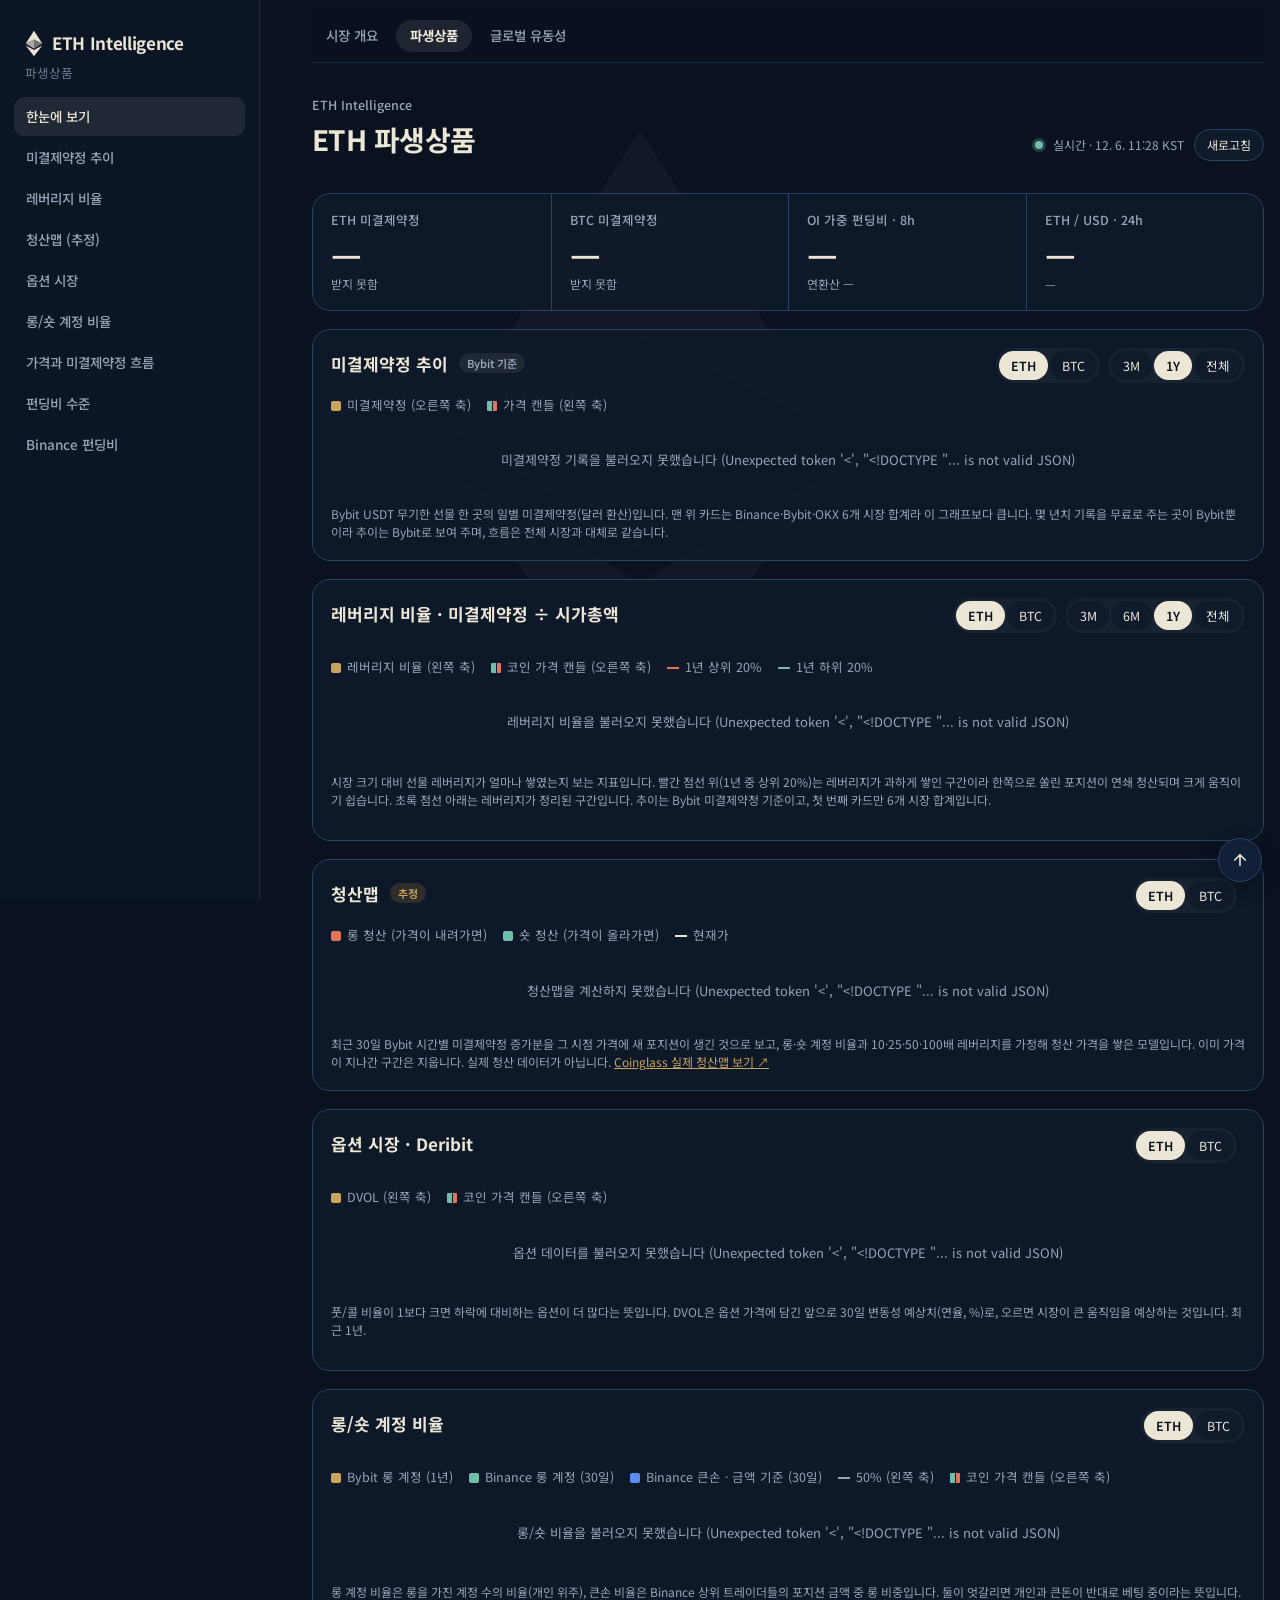
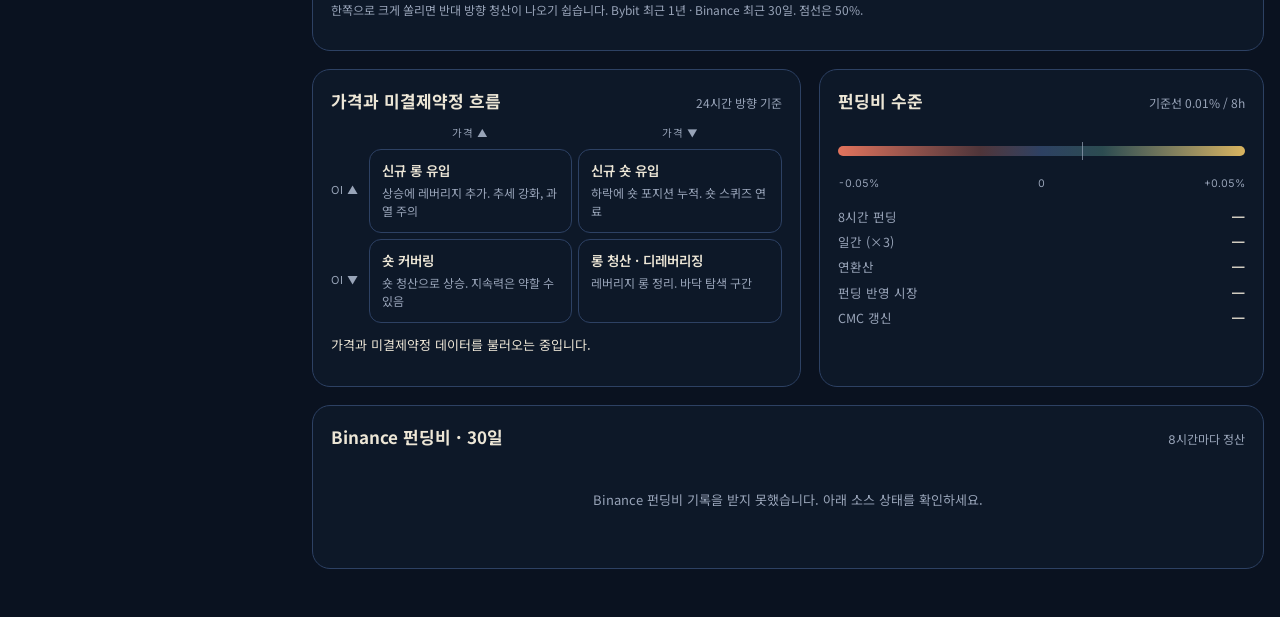
==== commit bc6aa407: "Derivatives: coin price as candles on the OI, leverage, DVOL and long/short charts Co-Authored-By: C" ====
--- a/derivatives.html
+++ b/derivatives.html
@@ -5,6 +5,7 @@
 .tag-est{font-size:11px;font-weight:600;padding:2px 8px;border-radius:999px;background:rgba(224,164,74,.16);color:var(--accent);vertical-align:3px;margin-left:6px}
 .legend-row{display:flex;gap:16px;flex-wrap:wrap;font-size:12.5px;color:var(--muted);margin:0 0 8px}
 .legend-row i{display:inline-block;width:10px;height:10px;border-radius:2px;margin-right:6px;vertical-align:-1px}
+.legend-row i.cndl{width:10px;background:linear-gradient(90deg,#6fbfa8 0 45%,transparent 45% 55%,#e2735c 55%);border-radius:1px}
 .legend-row i.dash{width:12px;height:0;border-top:2px dashed var(--fg);border-radius:0;vertical-align:3px}
 #oiLong .note,#liqmap .note{margin:6px 0 0}
 .opt-cards{display:grid;grid-template-columns:repeat(auto-fit,minmax(170px,1fr));gap:10px;margin:0 0 12px}
@@ -193,7 +194,7 @@
       <div class="seg-row"><div class="seg" id="oiLongSym"><button type="button" data-v="ETHUSDT" aria-pressed="true">ETH</button><button type="button" data-v="BTCUSDT" aria-pressed="false">BTC</button></div>
       <div class="seg" id="oiLongRange"><button type="button" data-v="90" aria-pressed="false">3M</button><button type="button" data-v="365" aria-pressed="true">1Y</button><button type="button" data-v="0" aria-pressed="false">전체</button></div></div>
     </div>
-    <div class="legend-row"><span><i style="background:var(--accent)"></i>미결제약정 (오른쪽 축)</span><span><i class="dash" style="border-top-style:solid"></i>가격 (왼쪽 축)</span></div>
+    <div class="legend-row"><span><i style="background:var(--accent)"></i>미결제약정 (오른쪽 축)</span><span><i class="cndl"></i>가격 캔들 (왼쪽 축)</span></div>
     <div class="chart-wrap" id="oiLongChart"><div class="empty">불러오는 중</div></div>
     <p class="note num" id="oiLongNote"></p>
     <p class="note" id="oiLongStat"></p>
@@ -206,7 +207,7 @@
       <div class="seg-row"><div class="seg" id="levSym"><button type="button" data-v="ETHUSDT" aria-pressed="true">ETH</button><button type="button" data-v="BTCUSDT" aria-pressed="false">BTC</button></div><div class="seg" id="levRange"><button type="button" data-v="90" aria-pressed="false">3M</button><button type="button" data-v="180" aria-pressed="false">6M</button><button type="button" data-v="365" aria-pressed="true">1Y</button><button type="button" data-v="0" aria-pressed="false">전체</button></div></div>
     </div>
     <div class="opt-cards" id="levCards"></div>
-    <div class="legend-row"><span><i style="background:var(--accent)"></i>레버리지 비율 (왼쪽 축)</span><span><i class="dash" style="border-top-style:solid"></i>코인 가격 (오른쪽 축)</span><span><i class="dash" style="border-top-color:var(--down)"></i>1년 상위 20%</span><span><i class="dash" style="border-top-color:var(--up)"></i>1년 하위 20%</span></div>
+    <div class="legend-row"><span><i style="background:var(--accent)"></i>레버리지 비율 (왼쪽 축)</span><span><i class="cndl"></i>코인 가격 캔들 (오른쪽 축)</span><span><i class="dash" style="border-top-color:var(--down)"></i>1년 상위 20%</span><span><i class="dash" style="border-top-color:var(--up)"></i>1년 하위 20%</span></div>
     <div class="chart-wrap" id="levChart"><div class="empty">불러오는 중</div></div>
     <p class="note">시장 크기 대비 선물 레버리지가 얼마나 쌓였는지 보는 지표입니다. 빨간 점선 위(1년 중 상위 20%)는 레버리지가 과하게 쌓인 구간이라 한쪽으로 쏠린 포지션이 연쇄 청산되며 크게 움직이기 쉽습니다. 초록 점선 아래는 레버리지가 정리된 구간입니다. 추이는 Bybit 미결제약정 기준이고, 첫 번째 카드만 6개 시장 합계입니다. <span id="levSrc"></span></p>
   </section>
@@ -228,7 +229,7 @@
       <div class="seg-row"><div class="seg" id="optCur"><button type="button" data-v="ETH" aria-pressed="true">ETH</button><button type="button" data-v="BTC" aria-pressed="false">BTC</button></div><span class="note" id="optTime"></span></div>
     </div>
     <div class="opt-cards" id="optCards"></div>
-    <div class="legend-row"><span><i style="background:var(--accent)"></i>DVOL (왼쪽 축)</span><span><i class="dash" style="border-top-style:solid"></i>코인 가격 (오른쪽 축)</span></div>
+    <div class="legend-row"><span><i style="background:var(--accent)"></i>DVOL (왼쪽 축)</span><span><i class="cndl"></i>코인 가격 캔들 (오른쪽 축)</span></div>
     <div class="chart-wrap" id="optChart"><div class="empty">불러오는 중</div></div>
     <p class="note">풋/콜 비율이 1보다 크면 하락에 대비하는 옵션이 더 많다는 뜻입니다. DVOL은 옵션 가격에 담긴 앞으로 30일 변동성 예상치(연율, %)로, 오르면 시장이 큰 움직임을 예상하는 것입니다. 최근 1년.</p>
   </section>
@@ -239,7 +240,7 @@
       <div class="seg-row"><div class="seg" id="lsSym"><button type="button" data-v="ETHUSDT" aria-pressed="true">ETH</button><button type="button" data-v="BTCUSDT" aria-pressed="false">BTC</button></div></div>
     </div>
     <div class="opt-cards" id="lsCards"></div>
-    <div class="legend-row"><span><i style="background:var(--accent)"></i>Bybit 롱 계정 (1년)</span><span><i style="background:var(--up)"></i>Binance 롱 계정 (30일)</span><span><i style="background:#5b8def"></i>Binance 큰손 · 금액 기준 (30일)</span><span><i class="dash" style="border-top-color:var(--muted)"></i>50% (왼쪽 축)</span><span><i class="dash" style="border-top-style:solid"></i>코인 가격 (오른쪽 축)</span></div>
+    <div class="legend-row"><span><i style="background:var(--accent)"></i>Bybit 롱 계정 (1년)</span><span><i style="background:var(--up)"></i>Binance 롱 계정 (30일)</span><span><i style="background:#5b8def"></i>Binance 큰손 · 금액 기준 (30일)</span><span><i class="dash" style="border-top-color:var(--muted)"></i>50% (왼쪽 축)</span><span><i class="cndl"></i>코인 가격 캔들 (오른쪽 축)</span></div>
     <div class="chart-wrap" id="lsChart"><div class="empty">불러오는 중</div></div>
     <p class="note">롱 계정 비율은 롱을 가진 계정 수의 비율(개인 위주), 큰손 비율은 Binance 상위 트레이더들의 포지션 금액 중 롱 비중입니다. 둘이 엇갈리면 개인과 큰돈이 반대로 베팅 중이라는 뜻입니다. 한쪽으로 크게 쏠리면 반대 방향 청산이 나오기 쉽습니다. Bybit 최근 1년 · Binance 최근 30일. 점선은 50%.</p>
   </section>
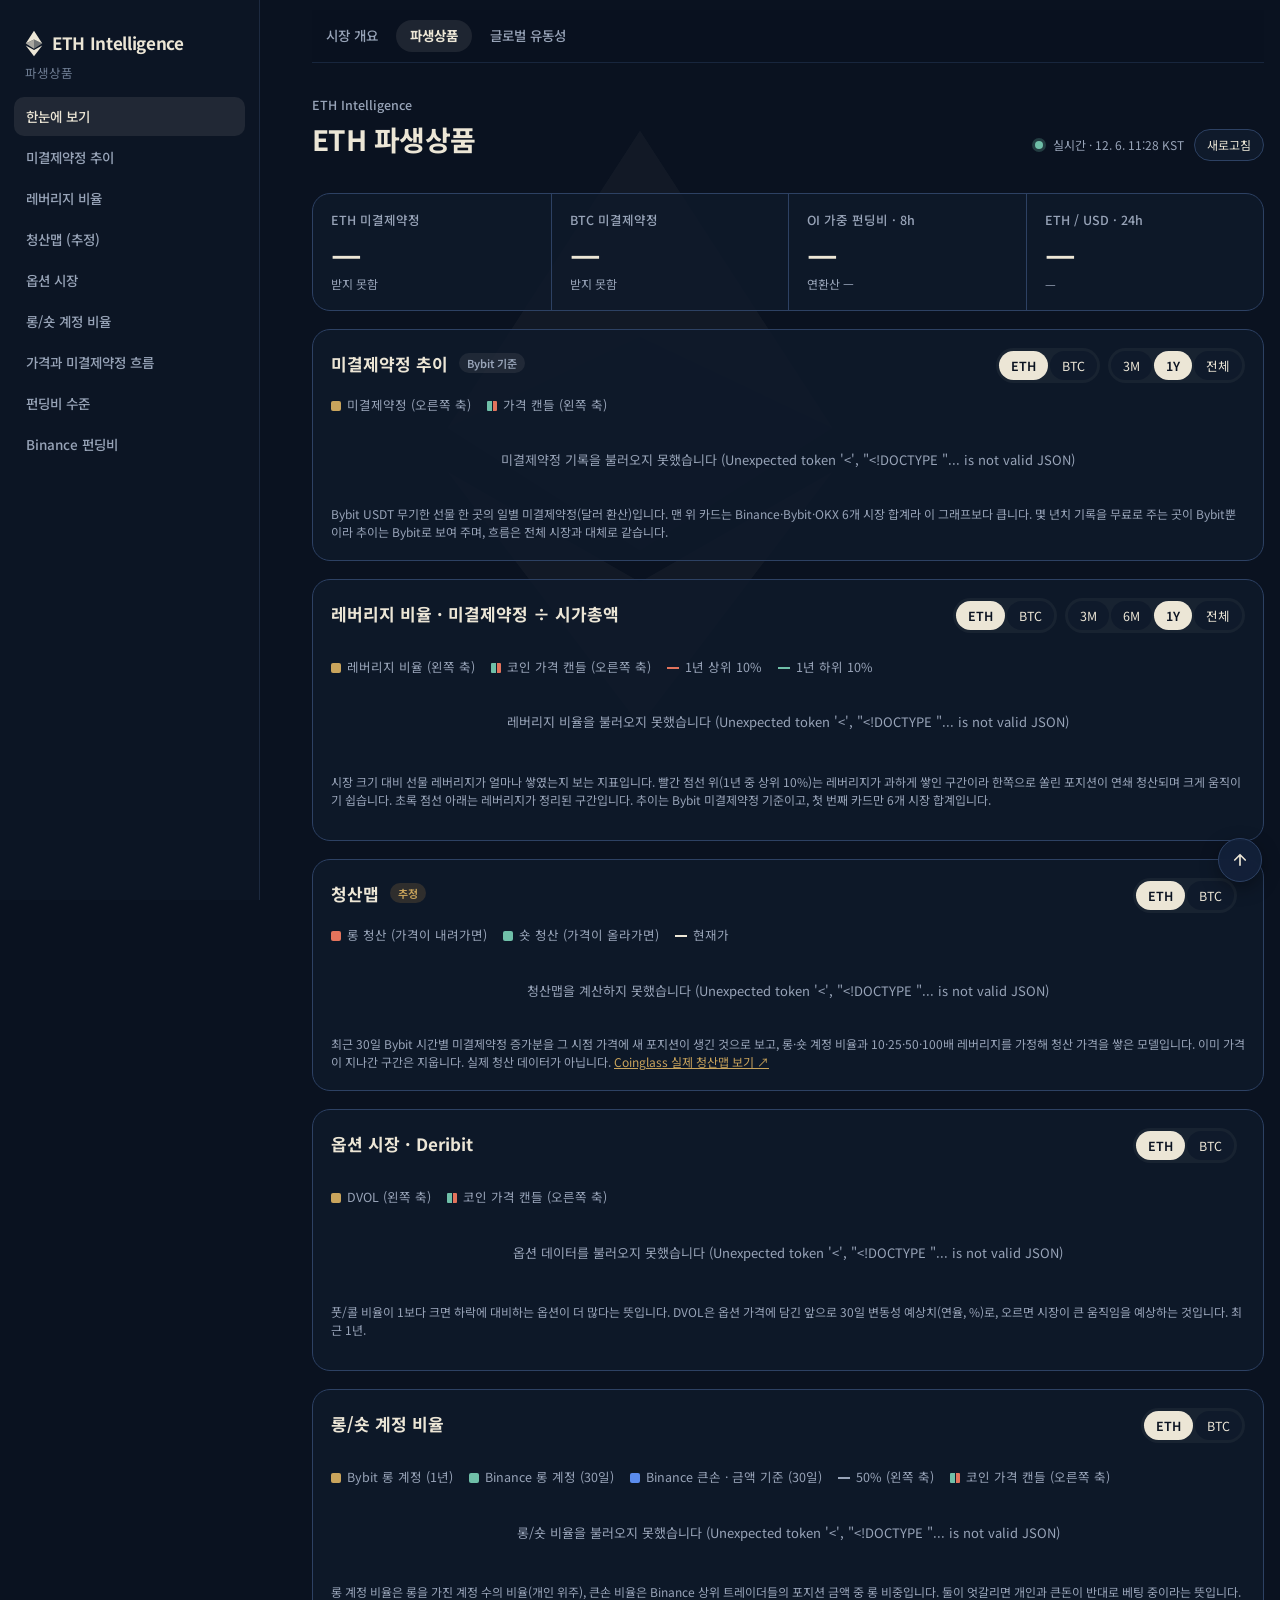
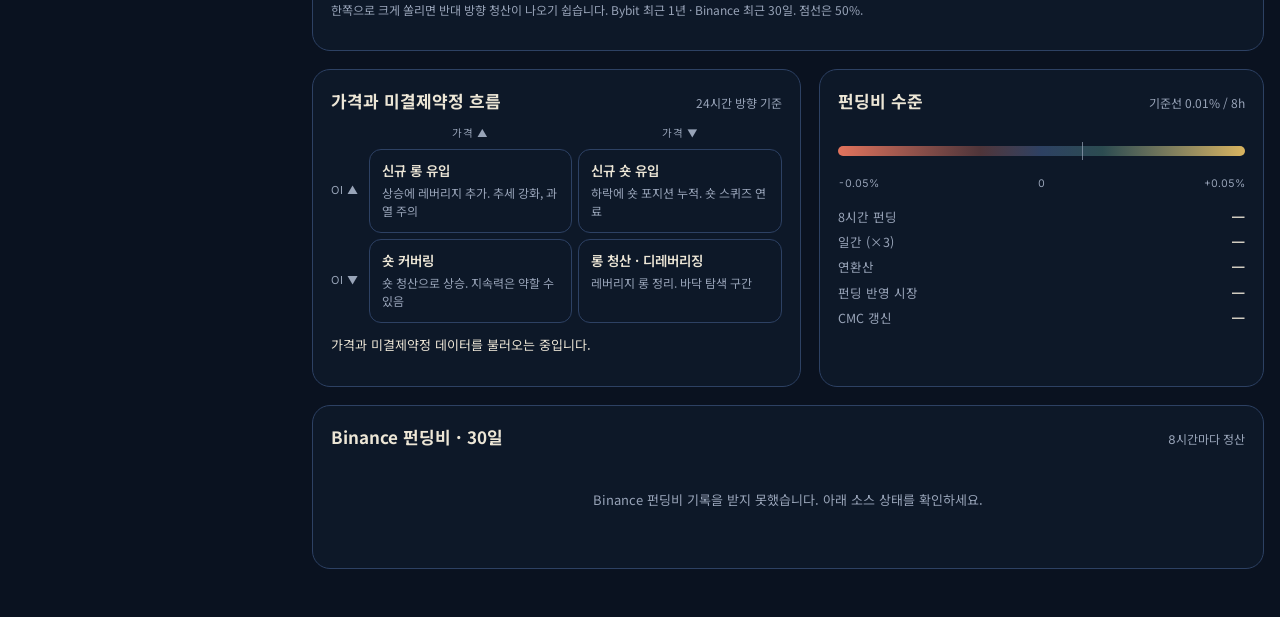
==== commit 9ee1aede: "Leverage chart: bands at the 1-year top and bottom 10% Co-Authored-By: Claude Opus 5.5 <noreply@anth" ====
--- a/derivatives.html
+++ b/derivatives.html
@@ -207,9 +207,9 @@
       <div class="seg-row"><div class="seg" id="levSym"><button type="button" data-v="ETHUSDT" aria-pressed="true">ETH</button><button type="button" data-v="BTCUSDT" aria-pressed="false">BTC</button></div><div class="seg" id="levRange"><button type="button" data-v="90" aria-pressed="false">3M</button><button type="button" data-v="180" aria-pressed="false">6M</button><button type="button" data-v="365" aria-pressed="true">1Y</button><button type="button" data-v="0" aria-pressed="false">전체</button></div></div>
     </div>
     <div class="opt-cards" id="levCards"></div>
-    <div class="legend-row"><span><i style="background:var(--accent)"></i>레버리지 비율 (왼쪽 축)</span><span><i class="cndl"></i>코인 가격 캔들 (오른쪽 축)</span><span><i class="dash" style="border-top-color:var(--down)"></i>1년 상위 20%</span><span><i class="dash" style="border-top-color:var(--up)"></i>1년 하위 20%</span></div>
+    <div class="legend-row"><span><i style="background:var(--accent)"></i>레버리지 비율 (왼쪽 축)</span><span><i class="cndl"></i>코인 가격 캔들 (오른쪽 축)</span><span><i class="dash" style="border-top-color:var(--down)"></i>1년 상위 10%</span><span><i class="dash" style="border-top-color:var(--up)"></i>1년 하위 10%</span></div>
     <div class="chart-wrap" id="levChart"><div class="empty">불러오는 중</div></div>
-    <p class="note">시장 크기 대비 선물 레버리지가 얼마나 쌓였는지 보는 지표입니다. 빨간 점선 위(1년 중 상위 20%)는 레버리지가 과하게 쌓인 구간이라 한쪽으로 쏠린 포지션이 연쇄 청산되며 크게 움직이기 쉽습니다. 초록 점선 아래는 레버리지가 정리된 구간입니다. 추이는 Bybit 미결제약정 기준이고, 첫 번째 카드만 6개 시장 합계입니다. <span id="levSrc"></span></p>
+    <p class="note">시장 크기 대비 선물 레버리지가 얼마나 쌓였는지 보는 지표입니다. 빨간 점선 위(1년 중 상위 10%)는 레버리지가 과하게 쌓인 구간이라 한쪽으로 쏠린 포지션이 연쇄 청산되며 크게 움직이기 쉽습니다. 초록 점선 아래는 레버리지가 정리된 구간입니다. 추이는 Bybit 미결제약정 기준이고, 첫 번째 카드만 6개 시장 합계입니다. <span id="levSrc"></span></p>
   </section>
 
   <section class="panel" id="liqmap">
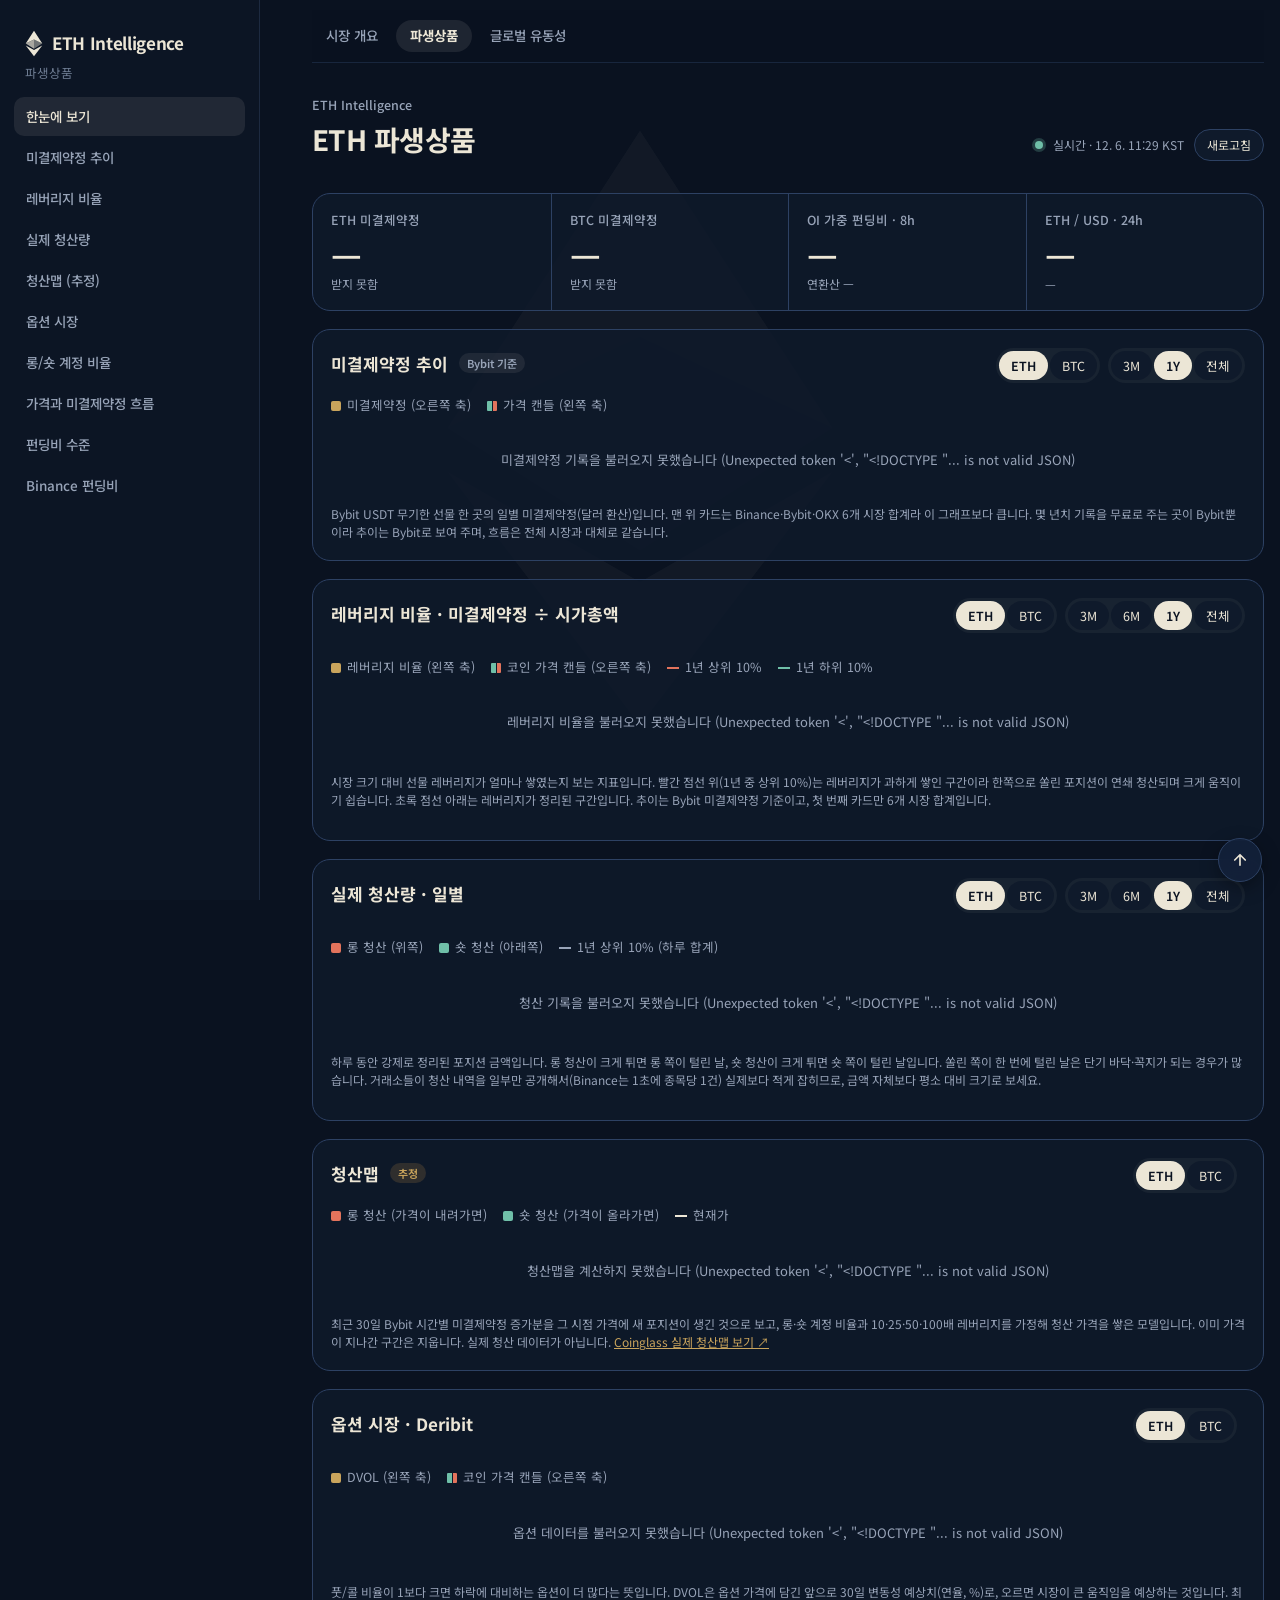
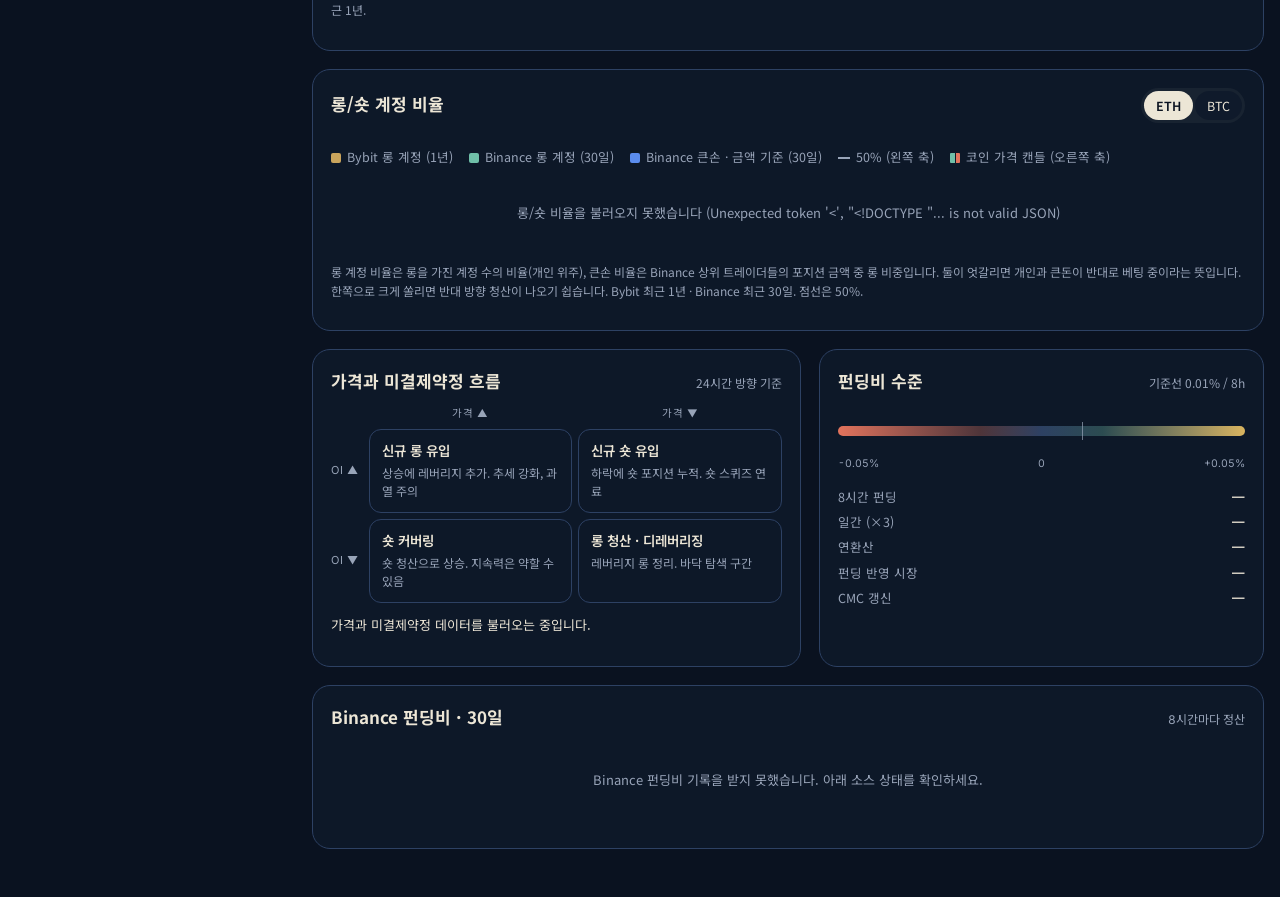
==== commit ca914f3c: "Derivatives: real daily liquidations (Coinalyze) with long/short bars and navigator Co-Authored-By: " ====
--- a/derivatives.html
+++ b/derivatives.html
@@ -212,6 +212,17 @@
     <p class="note">시장 크기 대비 선물 레버리지가 얼마나 쌓였는지 보는 지표입니다. 빨간 점선 위(1년 중 상위 10%)는 레버리지가 과하게 쌓인 구간이라 한쪽으로 쏠린 포지션이 연쇄 청산되며 크게 움직이기 쉽습니다. 초록 점선 아래는 레버리지가 정리된 구간입니다. 추이는 Bybit 미결제약정 기준이고, 첫 번째 카드만 6개 시장 합계입니다. <span id="levSrc"></span></p>
   </section>
 
+  <section class="panel" id="liqhist">
+    <div class="panel-head">
+      <h2>실제 청산량 · 일별</h2>
+      <div class="seg-row"><div class="seg" id="lqhSym"><button type="button" data-v="ETH" aria-pressed="true">ETH</button><button type="button" data-v="BTC" aria-pressed="false">BTC</button></div><div class="seg" id="lqhRange"><button type="button" data-v="90" aria-pressed="false">3M</button><button type="button" data-v="180" aria-pressed="false">6M</button><button type="button" data-v="365" aria-pressed="true">1Y</button><button type="button" data-v="0" aria-pressed="false">전체</button></div></div>
+    </div>
+    <div class="opt-cards" id="lqhCards"></div>
+    <div class="legend-row"><span><i style="background:var(--down)"></i>롱 청산 (위쪽)</span><span><i style="background:var(--up)"></i>숏 청산 (아래쪽)</span><span><i class="dash" style="border-top-color:var(--muted)"></i>1년 상위 10% (하루 합계)</span></div>
+    <div class="chart-wrap" id="lqhChart"><div class="empty">불러오는 중</div></div>
+    <p class="note">하루 동안 강제로 정리된 포지션 금액입니다. 롱 청산이 크게 튀면 롱 쪽이 털린 날, 숏 청산이 크게 튀면 숏 쪽이 털린 날입니다. 쏠린 쪽이 한 번에 털린 날은 단기 바닥·꼭지가 되는 경우가 많습니다. 거래소들이 청산 내역을 일부만 공개해서(Binance는 1초에 종목당 1건) 실제보다 적게 잡히므로, 금액 자체보다 평소 대비 크기로 보세요. <span id="lqhSrc"></span></p>
+  </section>
+
   <section class="panel" id="liqmap">
     <div class="panel-head">
       <h2>청산맵 <span class="tag-est">추정</span></h2>
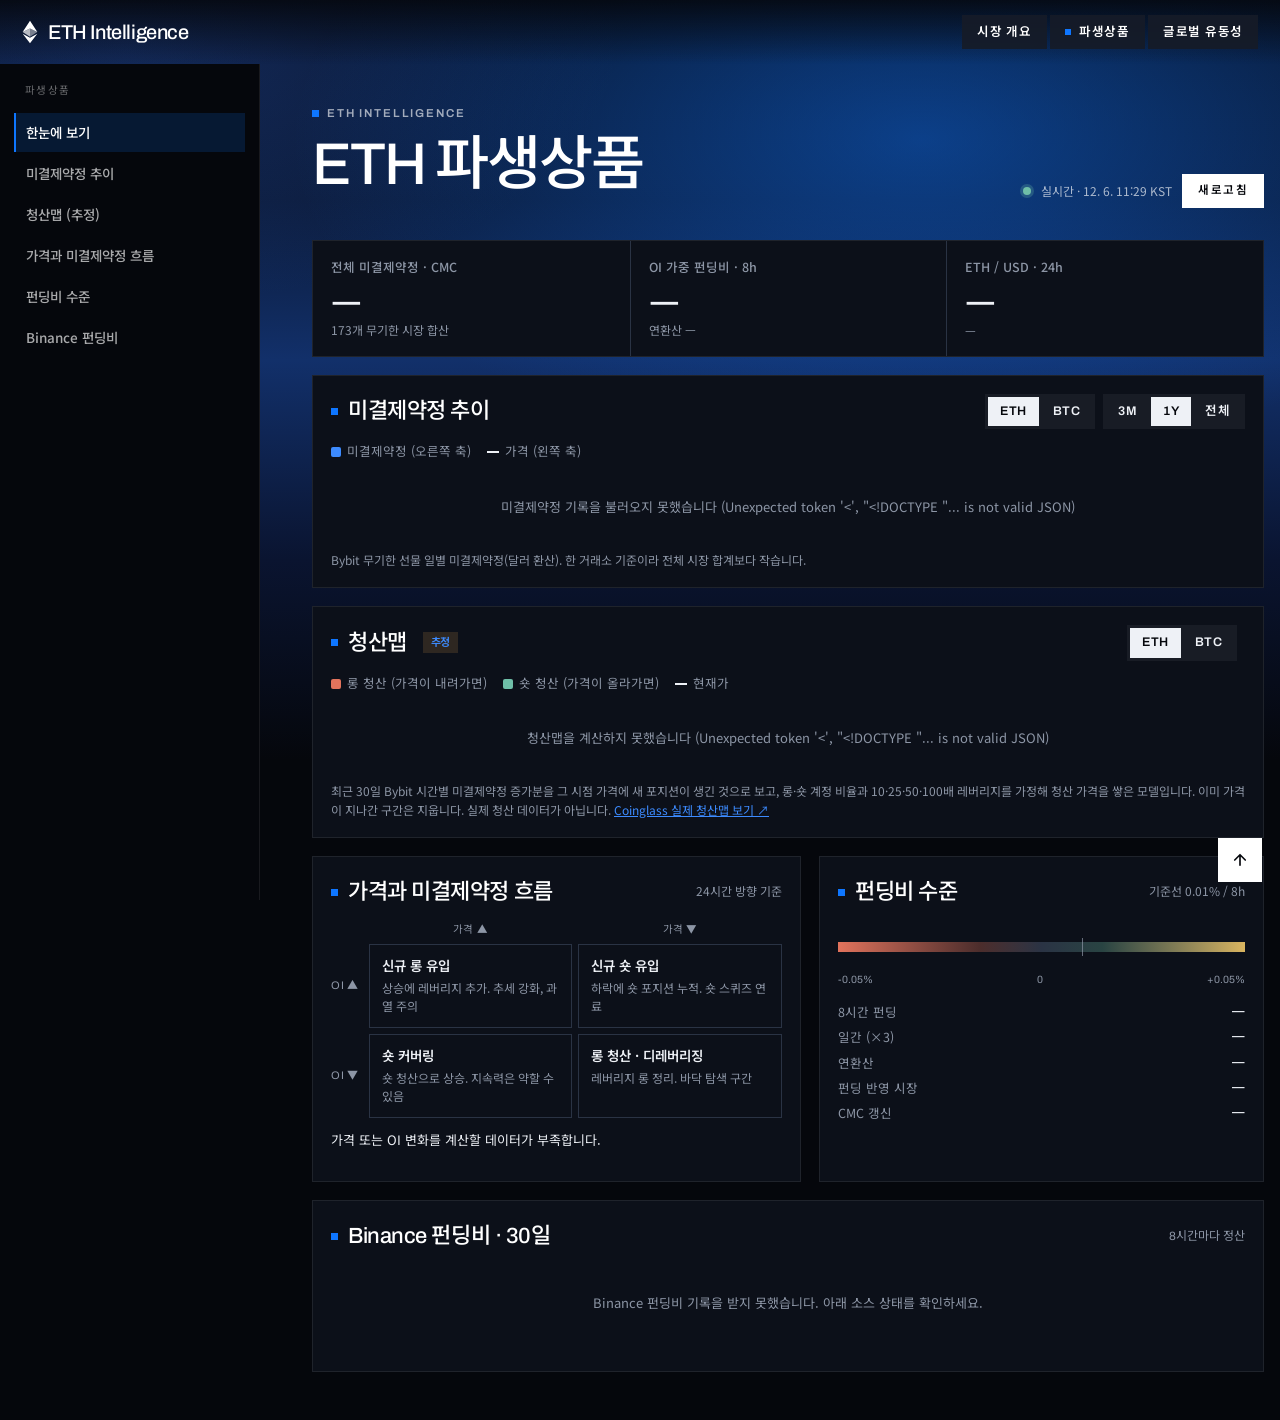
==== commit 5737c46d: "Sharplink-style redesign and fix empty Fed liquidity data Design - Black theme across all pages (sha" ====
--- a/derivatives.html
+++ b/derivatives.html
@@ -1,19 +1,12 @@
 <!doctype html><html lang="ko"><head><meta charset="utf-8"><meta name="viewport" content="width=device-width,initial-scale=1,viewport-fit=cover"><style>body{margin:0}[hidden]{display:none!important}img{max-width:100%}.seg-row{display:flex;gap:8px;align-items:center;flex-wrap:wrap}
-.seg{display:inline-flex;gap:2px;padding:3px;border-radius:999px;background:rgba(236,230,214,.05)}
+.seg{display:inline-flex;gap:2px;padding:3px;border-radius:0;background:rgba(238,241,246,.05)}
 .seg button{border:0!important;padding:5px 12px;font-size:12.5px}
 .seg button[aria-pressed="true"]{background:var(--fg)!important;color:var(--bg)!important;font-weight:600}
-.tag-est{font-size:11px;font-weight:600;padding:2px 8px;border-radius:999px;background:rgba(224,164,74,.16);color:var(--accent);vertical-align:3px;margin-left:6px}
+.tag-est{font-size:11px;font-weight:600;padding:2px 8px;border-radius:0;background:rgba(224,164,74,.16);color:var(--accent);vertical-align:3px;margin-left:6px}
 .legend-row{display:flex;gap:16px;flex-wrap:wrap;font-size:12.5px;color:var(--muted);margin:0 0 8px}
 .legend-row i{display:inline-block;width:10px;height:10px;border-radius:2px;margin-right:6px;vertical-align:-1px}
-.legend-row i.cndl{width:10px;background:linear-gradient(90deg,#6fbfa8 0 45%,transparent 45% 55%,#e2735c 55%);border-radius:1px}
 .legend-row i.dash{width:12px;height:0;border-top:2px dashed var(--fg);border-radius:0;vertical-align:3px}
 #oiLong .note,#liqmap .note{margin:6px 0 0}
-.opt-cards{display:grid;grid-template-columns:repeat(auto-fit,minmax(170px,1fr));gap:10px;margin:0 0 12px}
-@media (max-width:760px){.opt-cards{grid-template-columns:repeat(2,minmax(0,1fr));gap:8px}.opt-card{padding:10px 11px}.opt-card b{font-size:20px}.opt-card .note{font-size:11.5px}}
-.opt-card{border:1px solid var(--line);border-radius:14px;padding:12px 14px;display:grid;gap:2px;min-width:0}
-.opt-card b{font-size:24px;font-weight:600;letter-spacing:-.02em}
-.opt-card b.up{color:var(--up)} .opt-card b.down{color:var(--down)}
-.opt-card .note{margin:0!important}
 /* redundant with the long open-interest chart */
 #oi,#bybit{display:none!important}
 #binance{grid-column:1/-1}
@@ -21,27 +14,23 @@
 section[id]{scroll-margin-top:16px}
 #liqChart{position:relative}
 .chart-wrap{position:relative}
-.nc-main{position:relative;cursor:grab;touch-action:pan-y}.nc-main.dragging,.nc-nav.dragging{cursor:grabbing!important}
-.nc-nav-wrap{margin:8px 0 4px;padding:6px 8px 8px;border:1px solid rgba(45,65,99,.8);border-radius:10px;background:rgba(10,18,32,.5)}
-.nc-nav-label{display:flex;justify-content:space-between;font:500 11px/1.4 Inter,"Noto Sans KR",sans-serif;color:#6c7a90;margin-bottom:4px}
-.nc-nav{display:block;width:100%;touch-action:none;cursor:pointer;user-select:none;-webkit-user-select:none}
 #liqChart svg{cursor:crosshair;touch-action:none}
-.liq-tip{position:absolute;pointer-events:none;transform:translate(-50%,-100%);background:var(--fg);color:var(--bg);border-radius:10px;padding:7px 11px;display:grid;gap:1px;white-space:nowrap;font-size:12px;box-shadow:0 6px 18px rgba(0,0,0,.35);z-index:5}
-.liq-tip b{font:700 15px/1.3 Inter,"Noto Sans KR",sans-serif}
+.liq-tip{position:absolute;pointer-events:none;transform:translate(-50%,-100%);background:var(--fg);color:var(--bg);border-radius:0;padding:7px 11px;display:grid;gap:1px;white-space:nowrap;font-size:12px;box-shadow:0 6px 18px rgba(0,0,0,.35);z-index:5}
+.liq-tip b{font:700 15px/1.3 Archivo,"Noto Sans KR",sans-serif}
 </style><link rel="stylesheet" href="/nav.css"><script src="/nav.js" defer></script><script src="/deriv-ext.js" defer></script><title>ETH 파생상품</title>
 <meta name="claude:viewport-fit-sides" content="cover">
 <link rel="preconnect" href="https://fonts.googleapis.com">
-<link rel="stylesheet" href="https://fonts.googleapis.com/css2?family=Noto+Sans+KR:wght@400;500;700;900&family=Inter:wght@500;600;700&display=swap">
+<link rel="stylesheet" href="https://fonts.googleapis.com/css2?family=Noto+Sans+KR:wght@400;500;700;900&family=Archivo:wght@400;500;600;700&family=Archivo+Narrow:wght@500;600;700&display=swap">
 <style>
 /* Layout: a trader's desk — status strip, three-reading tape, OI tape chart, then a price×OI positioning matrix and funding scale side by side, source health last. Dark-first ink with brass accent. */
 /* Liquidity Bulletin theme (shared with the liquidity page and the site): intaglio ink, banknote green, brass. Single deliberate dark theme. */
 :root{
-  --bg:#0a1220; --panel:#0f1a2b; --line:#2d4163; --fg:#ece6d6; --muted:#98a4b8;
-  --accent:#c9a45c; --accent-soft:rgba(201,164,92,.13);
+  --bg:#05070c; --panel:#0b0f17; --line:#2a3344; --fg:#eef1f6; --muted:#8d96a6;
+  --accent:#3d8bff; --accent-soft:rgba(61,139,255,.13);
   --up:#6fbfa8; --down:#e2735c; --warn:#d9b45f;
   --f-display:"Noto Sans KR",system-ui,-apple-system,"Apple SD Gothic Neo","Malgun Gothic",sans-serif;
   --f-body:"Noto Sans KR",system-ui,-apple-system,"Apple SD Gothic Neo","Malgun Gothic",sans-serif;
-  --f-mono:"Inter","Noto Sans KR",system-ui,sans-serif;
+  --f-mono:"Archivo","Noto Sans KR",system-ui,sans-serif;
   color-scheme:dark;
 }
 *{box-sizing:border-box}
@@ -55,16 +44,16 @@
 .dot{width:8px;height:8px;border-radius:50%;background:var(--muted);display:inline-block}
 .dot.live{background:var(--up);box-shadow:0 0 0 3px color-mix(in srgb,var(--up) 25%,transparent)}
 .dot.err{background:var(--down)}
-button{font:inherit;font-size:12px;color:var(--fg);background:var(--panel);border:1px solid var(--line);border-radius:6px;padding:6px 12px;cursor:pointer}
+button{font:inherit;font-size:12px;color:var(--fg);background:var(--panel);border:1px solid var(--line);border-radius:0;padding:6px 12px;cursor:pointer}
 button:hover{border-color:var(--accent)}
 button:focus-visible{outline:2px solid var(--accent);outline-offset:2px}
 button:disabled{opacity:.5;cursor:wait}
 .label{font-family:var(--f-mono);font-size:10.5px;letter-spacing:.12em;text-transform:uppercase;color:var(--muted)}
 h2{font-family:var(--f-display);font-size:15px;font-weight:600;margin:0}
-.panel{background:var(--panel);border:1px solid var(--line);border-radius:10px;padding:18px;min-width:0}
+.panel{background:var(--panel);border:1px solid var(--line);border-radius:0;padding:18px;min-width:0}
 .panel-head{display:flex;justify-content:space-between;align-items:baseline;gap:10px;flex-wrap:wrap;margin-bottom:12px}
 
-.tape{display:grid;grid-template-columns:repeat(4,minmax(0,1fr));border:1px solid var(--line);border-radius:10px;background:var(--panel)}
+.tape{display:grid;grid-template-columns:repeat(3,minmax(0,1fr));border:1px solid var(--line);border-radius:0;background:var(--panel)}
 .tape>div{padding:16px 18px;min-width:0;display:grid;gap:4px}
 .tape>div+div{border-left:1px solid var(--line)}
 .big{font-family:var(--f-display);font-weight:600;font-size:clamp(24px,3.6vw,34px);letter-spacing:-.02em;line-height:1.1}
@@ -73,7 +62,7 @@
 
 .chart-wrap{position:relative}
 svg text{font-family:var(--f-mono);font-size:10.5px;fill:var(--muted)}
-#tip{position:absolute;pointer-events:none;background:var(--bg);border:1px solid var(--line);border-radius:6px;padding:6px 9px;font-size:12px;white-space:nowrap;transform:translate(-50%,-110%)}
+#tip{position:absolute;pointer-events:none;background:var(--bg);border:1px solid var(--line);border-radius:0;padding:6px 9px;font-size:12px;white-space:nowrap;transform:translate(-50%,-110%)}
 .stats{display:grid;grid-template-columns:repeat(4,minmax(0,1fr));gap:12px;margin-top:14px;border-top:1px solid var(--line);padding-top:14px}
 .stats div{display:grid;gap:2px;min-width:0}
 .stats b{font-family:var(--f-mono);font-weight:500;font-size:15px;font-variant-numeric:tabular-nums}
@@ -82,19 +71,19 @@
 .matrix{display:grid;grid-template-columns:auto 1fr 1fr;grid-template-rows:auto 1fr 1fr;gap:6px;font-size:12.5px}
 .matrix .ax{font-family:var(--f-mono);font-size:10.5px;color:var(--muted);display:flex;align-items:center;justify-content:center;letter-spacing:.06em}
 .matrix .ax.v{font-size:11px;padding-right:4px;white-space:nowrap}
-.cell{border:1px solid var(--line);border-radius:8px;padding:10px 12px;display:grid;gap:3px;min-height:84px;align-content:start;transition:background .2s}
+.cell{border:1px solid var(--line);border-radius:0;padding:10px 12px;display:grid;gap:3px;min-height:84px;align-content:start;transition:background .2s}
 .cell strong{font-size:13.5px;font-weight:600}
 .cell span{color:var(--muted);font-size:12px}
 .cell.on{background:var(--accent-soft);border-color:var(--accent)}
-.cell.on strong::after{content:"현재";margin-left:8px;padding:1px 7px;border-radius:999px;background:var(--accent);color:var(--bg);font-size:11px;font-weight:700;vertical-align:1px}
+.cell.on strong::after{content:"현재";margin-left:8px;padding:1px 7px;border-radius:0;background:var(--accent);color:var(--bg);font-size:11px;font-weight:700;vertical-align:1px}
 .read{margin-top:12px;font-size:13px}
 
 .scale{position:relative;height:38px;margin:18px 0 6px}
-.scale .track{position:absolute;inset:14px 0 auto;height:10px;border-radius:5px;background:linear-gradient(90deg,var(--down) 0%,color-mix(in srgb,var(--down) 30%,var(--panel)) 35%,var(--line) 50%,color-mix(in srgb,var(--up) 30%,var(--panel)) 65%,var(--warn) 100%)}
+.scale .track{position:absolute;inset:14px 0 auto;height:10px;border-radius:0;background:linear-gradient(90deg,var(--down) 0%,color-mix(in srgb,var(--down) 30%,var(--panel)) 35%,var(--line) 50%,color-mix(in srgb,var(--up) 30%,var(--panel)) 65%,var(--warn) 100%)}
 .scale .mark{position:absolute;top:2px;width:2px;height:34px;background:var(--fg);transform:translateX(-1px);transition:left .4s}
 .scale .base{position:absolute;top:10px;width:1px;height:18px;background:var(--muted);opacity:.7}
 .ticks{display:flex;justify-content:space-between;font-family:var(--f-mono);font-size:10.5px;color:var(--muted)}
-.regime{display:inline-block;margin-top:12px;padding:3px 10px;border-radius:999px;border:1px solid currentColor;font-size:12px;font-weight:500}
+.regime{display:inline-block;margin-top:12px;padding:3px 10px;border-radius:0;border:1px solid currentColor;font-size:12px;font-weight:500}
 dl{display:grid;grid-template-columns:auto 1fr;gap:6px 14px;margin:14px 0 0;font-size:12.5px}
 dt{color:var(--muted)} dd{margin:0;text-align:right;font-family:var(--f-mono);font-variant-numeric:tabular-nums}
 
@@ -102,29 +91,25 @@
 .src .row{display:grid;grid-template-columns:auto minmax(0,1fr) auto;gap:10px;align-items:center;padding:9px 0;border-top:1px solid var(--line);font-size:12.5px}
 .src .row:first-child{border-top:0}
 .src code{font-family:var(--f-mono);font-size:11.5px;color:var(--muted);overflow-wrap:anywhere}
-.chip{font-family:var(--f-mono);font-size:10.5px;padding:2px 8px;border-radius:999px;border:1px solid var(--line);color:var(--muted);white-space:nowrap}
+.chip{font-family:var(--f-mono);font-size:10.5px;padding:2px 8px;border-radius:0;border:1px solid var(--line);color:var(--muted);white-space:nowrap}
 .chip.ok{color:var(--up);border-color:color-mix(in srgb,var(--up) 50%,transparent)}
 .chip.bad{color:var(--down);border-color:color-mix(in srgb,var(--down) 50%,transparent)}
 .empty{color:var(--muted);font-size:13px;padding:28px 0;text-align:center}
 .note{font-size:12px;color:var(--muted)}
-#banner{border:1px solid var(--warn);color:var(--fg);background:color-mix(in srgb,var(--warn) 10%,var(--panel));border-radius:10px;padding:12px 16px;font-size:13px}
+#banner{border:1px solid var(--warn);color:var(--fg);background:color-mix(in srgb,var(--warn) 10%,var(--panel));border-radius:0;padding:12px 16px;font-size:13px}
 @media (max-width:760px){
-  .tape{grid-template-columns:repeat(2,minmax(0,1fr))}
-  .tape>div+div{border-left:0;border-top:0}
-  .tape>div:nth-child(even){border-left:1px solid var(--line)}
-  .tape>div:nth-child(n+3){border-top:1px solid var(--line)}
-  .tape>div{padding:12px 13px}
-  .tape .big{font-size:22px}
+  .tape{grid-template-columns:1fr}
+  .tape>div+div{border-left:0;border-top:1px solid var(--line)}
   .two{grid-template-columns:1fr}
   .stats{grid-template-columns:repeat(2,minmax(0,1fr))}
 }
 @media (prefers-reduced-motion:reduce){*{transition:none!important}}
 
 /* bulletin finish */
-.panel,.tape{border-radius:18px!important}.cell{border-radius:12px!important}button,.chip{border-radius:999px!important}#tip,#banner{border-radius:10px!important}
-.panel,.tape{border-color:var(--line);background:rgba(15,26,43,.82)}
+.panel,.tape{border-radius:0!important}.cell{border-radius:0!important}button,.chip{border-radius:0!important}#tip,#banner{border-radius:0!important}
+.panel,.tape{border-color:var(--line);background:rgba(11,15,23,.82)}
 header{border-bottom:0}
-body::before{content:"";position:fixed;inset:0;z-index:-1;pointer-events:none;background:url("data:image/svg+xml,%3Csvg%20xmlns%3D%22http%3A//www.w3.org/2000/svg%22%20viewBox%3D%220%200%2024%2036%22%3E%3Cpath%20d%3D%22M12%201L1%2018l11-5.2L23%2018%2012%201Z%22%20fill%3D%22%23ece6d6%22/%3E%3Cpath%20d%3D%22M1%2020.5%2012%2035l11-14.5-11%206.3L1%2020.5Z%22%20fill%3D%22%23ece6d6%22/%3E%3Cpath%20d%3D%22M1%2018%2012%2012.8V25L1%2018Z%22%20fill%3D%22%23ece6d6%22%20fill-opacity%3D%22.7%22/%3E%3Cpath%20d%3D%22M23%2018%2012%2012.8V25l11-7Z%22%20fill%3D%22%23ece6d6%22%20fill-opacity%3D%22.45%22/%3E%3C/svg%3E") center 42%/min(46vw,420px) no-repeat;opacity:.035}
+body::before{content:"";position:fixed;inset:0;z-index:-1;pointer-events:none;background:url("data:image/svg+xml,%3Csvg%20xmlns%3D%22http%3A//www.w3.org/2000/svg%22%20viewBox%3D%220%200%2024%2036%22%3E%3Cpath%20d%3D%22M12%201L1%2018l11-5.2L23%2018%2012%201Z%22%20fill%3D%22%23eef1f6%22/%3E%3Cpath%20d%3D%22M1%2020.5%2012%2035l11-14.5-11%206.3L1%2020.5Z%22%20fill%3D%22%23eef1f6%22/%3E%3Cpath%20d%3D%22M1%2018%2012%2012.8V25L1%2018Z%22%20fill%3D%22%23eef1f6%22%20fill-opacity%3D%22.7%22/%3E%3Cpath%20d%3D%22M23%2018%2012%2012.8V25l11-7Z%22%20fill%3D%22%23eef1f6%22%20fill-opacity%3D%22.45%22/%3E%3C/svg%3E") center 42%/min(46vw,420px) no-repeat;opacity:.035}
 h1{font-weight:700;letter-spacing:-.02em}
 h1 small{font-family:var(--f-body);letter-spacing:0;text-transform:none;font-size:12.5px;font-weight:500;color:var(--muted)}
 .label{font-family:var(--f-body);letter-spacing:0;text-transform:none;font-size:12.5px;font-weight:500}
@@ -149,14 +134,9 @@
 
   <section class="tape" id="summary" aria-label="핵심 지표">
     <div>
-      <span class="label">ETH 미결제약정</span>
-      <span class="big num" id="kOiE">—</span>
-      <span class="sub" id="kOiESub">Binance · Bybit · OKX 합산</span>
-    </div>
-    <div>
-      <span class="label">BTC 미결제약정</span>
-      <span class="big num" id="kOiB">—</span>
-      <span class="sub" id="kOiBSub">Binance · Bybit · OKX 합산</span>
+      <span class="label">전체 미결제약정 · CMC</span>
+      <span class="big num" id="kOi">—</span>
+      <span class="sub" id="kOiSub">173개 무기한 시장 합산</span>
     </div>
     <div>
       <span class="label">OI 가중 펀딩비 · 8h</span>
@@ -190,37 +170,15 @@
 
   <section class="panel" id="oiLong">
     <div class="panel-head">
-      <h2>미결제약정 추이 <span class="tag-est" style="background:rgba(236,230,214,.08);color:var(--muted)">Bybit 기준</span></h2>
+      <h2>미결제약정 추이</h2>
       <div class="seg-row"><div class="seg" id="oiLongSym"><button type="button" data-v="ETHUSDT" aria-pressed="true">ETH</button><button type="button" data-v="BTCUSDT" aria-pressed="false">BTC</button></div>
       <div class="seg" id="oiLongRange"><button type="button" data-v="90" aria-pressed="false">3M</button><button type="button" data-v="365" aria-pressed="true">1Y</button><button type="button" data-v="0" aria-pressed="false">전체</button></div></div>
     </div>
-    <div class="legend-row"><span><i style="background:var(--accent)"></i>미결제약정 (오른쪽 축)</span><span><i class="cndl"></i>가격 캔들 (왼쪽 축)</span></div>
+    <div class="legend-row"><span><i style="background:var(--accent)"></i>미결제약정 (오른쪽 축)</span><span><i class="dash" style="border-top-style:solid"></i>가격 (왼쪽 축)</span></div>
     <div class="chart-wrap" id="oiLongChart"><div class="empty">불러오는 중</div></div>
     <p class="note num" id="oiLongNote"></p>
     <p class="note" id="oiLongStat"></p>
-    <p class="note">Bybit USDT 무기한 선물 한 곳의 일별 미결제약정(달러 환산)입니다. 맨 위 카드는 Binance·Bybit·OKX 6개 시장 합계라 이 그래프보다 큽니다. 몇 년치 기록을 무료로 주는 곳이 Bybit뿐이라 추이는 Bybit로 보여 주며, 흐름은 전체 시장과 대체로 같습니다.</p>
-  </section>
-
-  <section class="panel" id="leverage">
-    <div class="panel-head">
-      <h2>레버리지 비율 · 미결제약정 ÷ 시가총액</h2>
-      <div class="seg-row"><div class="seg" id="levSym"><button type="button" data-v="ETHUSDT" aria-pressed="true">ETH</button><button type="button" data-v="BTCUSDT" aria-pressed="false">BTC</button></div><div class="seg" id="levRange"><button type="button" data-v="90" aria-pressed="false">3M</button><button type="button" data-v="180" aria-pressed="false">6M</button><button type="button" data-v="365" aria-pressed="true">1Y</button><button type="button" data-v="0" aria-pressed="false">전체</button></div></div>
-    </div>
-    <div class="opt-cards" id="levCards"></div>
-    <div class="legend-row"><span><i style="background:var(--accent)"></i>레버리지 비율 (왼쪽 축)</span><span><i class="cndl"></i>코인 가격 캔들 (오른쪽 축)</span><span><i class="dash" style="border-top-color:var(--down)"></i>1년 상위 10%</span><span><i class="dash" style="border-top-color:var(--up)"></i>1년 하위 10%</span></div>
-    <div class="chart-wrap" id="levChart"><div class="empty">불러오는 중</div></div>
-    <p class="note">시장 크기 대비 선물 레버리지가 얼마나 쌓였는지 보는 지표입니다. 빨간 점선 위(1년 중 상위 10%)는 레버리지가 과하게 쌓인 구간이라 한쪽으로 쏠린 포지션이 연쇄 청산되며 크게 움직이기 쉽습니다. 초록 점선 아래는 레버리지가 정리된 구간입니다. 추이는 Bybit 미결제약정 기준이고, 첫 번째 카드만 6개 시장 합계입니다. <span id="levSrc"></span></p>
-  </section>
-
-  <section class="panel" id="liqhist">
-    <div class="panel-head">
-      <h2>실제 청산량 · 일별</h2>
-      <div class="seg-row"><div class="seg" id="lqhSym"><button type="button" data-v="ETH" aria-pressed="true">ETH</button><button type="button" data-v="BTC" aria-pressed="false">BTC</button></div><div class="seg" id="lqhRange"><button type="button" data-v="90" aria-pressed="false">3M</button><button type="button" data-v="180" aria-pressed="false">6M</button><button type="button" data-v="365" aria-pressed="true">1Y</button><button type="button" data-v="0" aria-pressed="false">전체</button></div></div>
-    </div>
-    <div class="opt-cards" id="lqhCards"></div>
-    <div class="legend-row"><span><i style="background:var(--down)"></i>롱 청산 (위쪽)</span><span><i style="background:var(--up)"></i>숏 청산 (아래쪽)</span><span><i class="dash" style="border-top-color:var(--muted)"></i>1년 상위 10% (하루 합계)</span></div>
-    <div class="chart-wrap" id="lqhChart"><div class="empty">불러오는 중</div></div>
-    <p class="note">하루 동안 강제로 정리된 포지션 금액입니다. 롱 청산이 크게 튀면 롱 쪽이 털린 날, 숏 청산이 크게 튀면 숏 쪽이 털린 날입니다. 쏠린 쪽이 한 번에 털린 날은 단기 바닥·꼭지가 되는 경우가 많습니다. 거래소들이 청산 내역을 일부만 공개해서(Binance는 1초에 종목당 1건) 실제보다 적게 잡히므로, 금액 자체보다 평소 대비 크기로 보세요. <span id="lqhSrc"></span></p>
+    <p class="note">Bybit 무기한 선물 일별 미결제약정(달러 환산). 한 거래소 기준이라 전체 시장 합계보다 작습니다.</p>
   </section>
 
   <section class="panel" id="liqmap">
@@ -232,28 +190,6 @@
     <div class="chart-wrap" id="liqChart"><div class="empty">계산 중</div></div>
     <p class="note num" id="liqNote"></p>
     <p class="note">최근 30일 Bybit 시간별 미결제약정 증가분을 그 시점 가격에 새 포지션이 생긴 것으로 보고, 롱·숏 계정 비율과 10·25·50·100배 레버리지를 가정해 청산 가격을 쌓은 모델입니다. 이미 가격이 지나간 구간은 지웁니다. 실제 청산 데이터가 아닙니다. <a id="liqLink" href="https://www.coinglass.com/pro/futures/LiquidationHeatMap" target="_blank" rel="noopener noreferrer">Coinglass 실제 청산맵 보기 ↗</a></p>
-  </section>
-
-  <section class="panel" id="options">
-    <div class="panel-head">
-      <h2>옵션 시장 · Deribit</h2>
-      <div class="seg-row"><div class="seg" id="optCur"><button type="button" data-v="ETH" aria-pressed="true">ETH</button><button type="button" data-v="BTC" aria-pressed="false">BTC</button></div><span class="note" id="optTime"></span></div>
-    </div>
-    <div class="opt-cards" id="optCards"></div>
-    <div class="legend-row"><span><i style="background:var(--accent)"></i>DVOL (왼쪽 축)</span><span><i class="cndl"></i>코인 가격 캔들 (오른쪽 축)</span></div>
-    <div class="chart-wrap" id="optChart"><div class="empty">불러오는 중</div></div>
-    <p class="note">풋/콜 비율이 1보다 크면 하락에 대비하는 옵션이 더 많다는 뜻입니다. DVOL은 옵션 가격에 담긴 앞으로 30일 변동성 예상치(연율, %)로, 오르면 시장이 큰 움직임을 예상하는 것입니다. 최근 1년.</p>
-  </section>
-
-  <section class="panel" id="longshort">
-    <div class="panel-head">
-      <h2>롱/숏 계정 비율</h2>
-      <div class="seg-row"><div class="seg" id="lsSym"><button type="button" data-v="ETHUSDT" aria-pressed="true">ETH</button><button type="button" data-v="BTCUSDT" aria-pressed="false">BTC</button></div></div>
-    </div>
-    <div class="opt-cards" id="lsCards"></div>
-    <div class="legend-row"><span><i style="background:var(--accent)"></i>Bybit 롱 계정 (1년)</span><span><i style="background:var(--up)"></i>Binance 롱 계정 (30일)</span><span><i style="background:#5b8def"></i>Binance 큰손 · 금액 기준 (30일)</span><span><i class="dash" style="border-top-color:var(--muted)"></i>50% (왼쪽 축)</span><span><i class="cndl"></i>코인 가격 캔들 (오른쪽 축)</span></div>
-    <div class="chart-wrap" id="lsChart"><div class="empty">불러오는 중</div></div>
-    <p class="note">롱 계정 비율은 롱을 가진 계정 수의 비율(개인 위주), 큰손 비율은 Binance 상위 트레이더들의 포지션 금액 중 롱 비중입니다. 둘이 엇갈리면 개인과 큰돈이 반대로 베팅 중이라는 뜻입니다. 한쪽으로 크게 쏠리면 반대 방향 청산이 나오기 쉽습니다. Bybit 최근 1년 · Binance 최근 30일. 점선은 50%.</p>
   </section>
 
   <div class="two">
@@ -311,7 +247,8 @@
   {key:'cmc',path:'/api/cmc',name:'CMC 파생 합산 (OI·펀딩)'},
   {key:'hist',path:'/data/cmc-oi-history.json',name:'OI 시간별 기록'},
   {key:'price',path:'/api/market?source=price',name:'CoinGecko 현물 가격'},
-  {key:'binance',path:'/api/derivatives?days=30',name:'Binance 펀딩·OI 히스토리'}
+  {key:'binance',path:'/api/derivatives?days=30',name:'Binance 펀딩·OI 히스토리'},
+  {key:'bybit',path:'/api/oi-history?days=7',name:'Bybit OI 히스토리'}
 ];
 const $=id=>document.getElementById(id);
 const state={status:{}};
@@ -369,8 +306,6 @@
     renderSources();
     $('banner').hidden=true;
     render(cmc,hist,price);
-    Promise.all(['ETH','BTC'].map(c=>fetch('/api/deriv?src=oinow&coin='+c,{headers:{Accept:'application/json'}}).then(r=>r.ok?r.json():null).catch(()=>null)))
-      .then(([e,b])=>{state.oiEth=e;renderOiNow(e,'E','ETH');renderOiNow(b,'B','BTC');renderQuad()});
     Promise.all(SOURCES.slice(3).map(fetchVercel)).then(([bn,by])=>{renderSources();state.extra=[bn,by];renderExtra(bn,by)}).catch(renderSources);
     const anyOk=cmc||hist||price;
     $('liveDot').className='dot '+(anyOk?'live':'err');
@@ -387,6 +322,8 @@
   const eth=price&&price.data&&price.data.ethereum?price.data.ethereum:null;
   // Tape
   if(live){
+    $('kOi').textContent=fmtB(live.openInterestUSD);
+    $('kOiSub').textContent=live.marketCount+'개 무기한 시장 합산 · '+kst(live.time);
     const f=Number(live.lastFundingRate)*100;
     $('kFund').textContent=(f>=0?'+':'')+f.toFixed(4)+'%';
     $('kFund').className='big num '+cls(f);
@@ -415,27 +352,15 @@
     const vs=series.map(p=>p.v);$('sRange').textContent=fmtB(Math.min(...vs))+' – '+fmtB(Math.max(...vs));
   }
   if(live&&eth)$('sEth').textContent=(live.openInterestUSD/eth.usd/1e6).toFixed(1)+'M ETH';
-  // Quadrant: ETH price 24h vs ETH open interest 24h (contracts, from /api/deriv?src=oinow)
-  state.px=eth;renderQuad();
-}
-
-function renderQuad(){
-  const eth=state.px,ch=state.oiEth&&state.oiEth.change24?state.oiEth.change24.pct:null;
+  // Quadrant
   document.querySelectorAll('.cell').forEach(c=>c.classList.remove('on'));
-  if(eth&&ch!=null){
-    const q=(eth.usd_24h_change>=0?'u':'d')+(ch>=0?'u':'d');
+  if(eth&&d24!=null){
+    const q=(eth.usd_24h_change>=0?'u':'d')+(d24>=0?'u':'d');
     const cell=document.querySelector('.cell[data-q="'+q+'"]');cell.classList.add('on');
-    $('quadRead').textContent='가격 '+pct(eth.usd_24h_change,1)+', ETH 미결제약정 '+pct(ch,1)+' (계약 수) → '+cell.querySelector('strong').textContent+'. '+cell.querySelector('span').textContent+'.';
-  }else $('quadRead').textContent='가격과 미결제약정 데이터를 불러오는 중입니다.';
-}
-function renderOiNow(d,key,unit){
-  if(!d||!d.totalUsd){$('kOi'+key).textContent='—';$('kOi'+key+'Sub').textContent='받지 못함';return}
-  $('kOi'+key).textContent=fmtB(d.totalUsd);
-  const parts=[];if(d.totalCoin)parts.push('약 '+(d.totalCoin>=1e6?(d.totalCoin/1e6).toFixed(2)+'M':Math.round(d.totalCoin/1e3)+'K')+' '+unit);
-  if(d.change24)parts.push('24h '+pct(d.change24.pct,1));
-  parts.push(d.exchanges.length+'개 시장 합산');
-  $('kOi'+key+'Sub').textContent=parts.join(' · ');
-}
+    $('quadRead').textContent='가격 '+pct(eth.usd_24h_change,1)+', OI '+pct(d24,1)+' → '+cell.querySelector('strong').textContent+'. '+cell.querySelector('span').textContent+'.';
+  }else{$('quadRead').textContent='가격 또는 OI 변화를 계산할 데이터가 부족합니다.'}
+}
+
 function renderFunding(f,live){
   const pos=Math.max(0,Math.min(100,50+f/0.05*50));
   $('fMark').style.left=pos+'%';$('fMark').hidden=false;
@@ -572,3 +497,4 @@
 })();
 </script>
 </html>
+<link rel="stylesheet" href="/sharp.css">
--- a/nav.css
+++ b/nav.css
@@ -1,31 +1,31 @@
 /* Shared site navigation: page tabs on top, the current page's section list on the left (desktop). */
 .site-tabs{display:flex!important;gap:4px!important;margin:0 0 18px!important;padding:0!important;overflow-x:auto;scrollbar-width:none;-webkit-overflow-scrolling:touch;
  position:sticky!important;top:env(safe-area-inset-top,0px)!important;bottom:auto!important;left:auto!important;right:auto!important;width:auto!important;max-width:100%!important;transform:none!important;z-index:80!important;
- padding:10px 0!important;margin:-10px 0 14px!important;background:rgba(10,18,32,.86)!important;-webkit-backdrop-filter:blur(10px);backdrop-filter:blur(10px)!important;border:0!important;border-bottom:1px solid rgba(45,65,99,.45)!important;border-radius:0!important;box-shadow:none!important}
+ padding:10px 0!important;margin:-10px 0 14px!important;background:rgba(5,7,12,.86)!important;-webkit-backdrop-filter:blur(10px);backdrop-filter:blur(10px)!important;border:0!important;border-bottom:1px solid rgba(42,51,68,.45)!important;border-radius:0!important;box-shadow:none!important}
 .site-tabs::-webkit-scrollbar{display:none}
-.site-tabs a{flex:none;color:#98a4b8!important;text-decoration:none!important;font:500 13.5px/1 "Noto Sans KR",system-ui,sans-serif;padding:9px 14px;border-radius:999px;white-space:nowrap}
-.site-tabs a:hover{color:#ece6d6!important;background:rgba(236,230,214,.05)}
-.site-tabs a[aria-current="page"]{background:rgba(236,230,214,.09);color:#ece6d6!important;font-weight:700}
-.site-tabs a:focus-visible{outline:2px solid #c9a45c;outline-offset:2px}
+.site-tabs a{flex:none;color:#8d96a6!important;text-decoration:none!important;font:500 13.5px/1 "Noto Sans KR",system-ui,sans-serif;padding:9px 14px;border-radius:0;white-space:nowrap}
+.site-tabs a:hover{color:#eef1f6!important;background:rgba(238,241,246,.05)}
+.site-tabs a[aria-current="page"]{background:rgba(238,241,246,.09);color:#eef1f6!important;font-weight:700}
+.site-tabs a:focus-visible{outline:2px solid #3d8bff;outline-offset:2px}
 
 .page-head{margin:0 0 18px}
-.page-head .kicker,.site-kicker{display:block;font:500 13px/1.4 "Noto Sans KR",system-ui,sans-serif;color:#98a4b8;margin-bottom:4px;letter-spacing:0}
+.page-head .kicker,.site-kicker{display:block;font:500 13px/1.4 "Noto Sans KR",system-ui,sans-serif;color:#8d96a6;margin-bottom:4px;letter-spacing:0}
 
 .site-side{display:none}
 @media(min-width:1100px){
  body.has-side{padding-left:296px!important}
  .site-side{display:flex!important;flex-direction:column;position:fixed;left:0;top:0;bottom:0;width:260px;box-sizing:border-box;z-index:90;overflow-y:auto;
-  padding:26px 14px 22px!important;background:#0c1524!important;border-right:1px solid #1d2a40!important;box-shadow:none!important;font-family:"Noto Sans KR",system-ui,sans-serif}
- .site-side .side-brand{display:flex;align-items:center;gap:9px;padding:4px 11px 6px!important;font:700 17px/1.3 "Noto Sans KR",system-ui,sans-serif!important;color:#ece6d6!important;letter-spacing:-.02em;border:0!important;margin:0!important}
- .site-side .side-brand span{color:#ece6d6!important}
- .site-side .side-brand svg path{fill:#ece6d6!important}
- .site-side .side-page{padding:0 11px 14px;font-size:12.5px;color:#6c7a90}
- .site-side .side-group{margin:14px 0 4px!important;padding:0 11px!important;color:#6c7a90!important;font-size:11.5px!important;font-weight:600!important;letter-spacing:.04em!important;text-transform:none!important}
- .site-side a{display:block;text-decoration:none!important;color:#98a4b8!important;padding:9px 12px!important;margin:1px 0!important;border-radius:10px!important;font-size:13.5px!important;font-weight:500!important;border:0!important;background:transparent}
- .site-side a:hover,.site-side a:focus-visible{background:rgba(236,230,214,.05)!important;color:#ece6d6!important}
- .site-side a.active{background:rgba(236,230,214,.09)!important;color:#ece6d6!important}
+  padding:26px 14px 22px!important;background:#080b12!important;border-right:1px solid #1c2330!important;box-shadow:none!important;font-family:"Noto Sans KR",system-ui,sans-serif}
+ .site-side .side-brand{display:flex;align-items:center;gap:9px;padding:4px 11px 6px!important;font:700 17px/1.3 "Noto Sans KR",system-ui,sans-serif!important;color:#eef1f6!important;letter-spacing:-.02em;border:0!important;margin:0!important}
+ .site-side .side-brand span{color:#eef1f6!important}
+ .site-side .side-brand svg path{fill:#eef1f6!important}
+ .site-side .side-page{padding:0 11px 14px;font-size:12.5px;color:#687183}
+ .site-side .side-group{margin:14px 0 4px!important;padding:0 11px!important;color:#687183!important;font-size:11.5px!important;font-weight:600!important;letter-spacing:.04em!important;text-transform:none!important}
+ .site-side a{display:block;text-decoration:none!important;color:#8d96a6!important;padding:9px 12px!important;margin:1px 0!important;border-radius:0!important;font-size:13.5px!important;font-weight:500!important;border:0!important;background:transparent}
+ .site-side a:hover,.site-side a:focus-visible{background:rgba(238,241,246,.05)!important;color:#eef1f6!important}
+ .site-side a.active{background:rgba(238,241,246,.09)!important;color:#eef1f6!important}
  .site-side .side-footer{margin-top:auto;padding-top:14px}
- .site-side .side-footer a{border:1px solid #1d2a40!important}
+ .site-side .side-footer a{border:1px solid #1c2330!important}
 }
 @media (prefers-reduced-motion:reduce){.site-tabs a,.site-side a{transition:none}}
 
@@ -35,15 +35,15 @@
 /* back-to-top button, always visible */
 .to-top{position:fixed;z-index:95;right:max(18px,env(safe-area-inset-right,0px));bottom:max(18px,env(safe-area-inset-bottom,0px));
  width:44px;height:44px;border-radius:50%!important;display:grid;place-items:center;padding:0!important;cursor:pointer;
- background:rgba(19,33,58,.92)!important;color:#ece6d6!important;border:1px solid #2d4163!important;box-shadow:0 6px 18px rgba(0,0,0,.35);
+ background:rgba(17,23,35,.92)!important;color:#eef1f6!important;border:1px solid #2a3344!important;box-shadow:0 6px 18px rgba(0,0,0,.35);
  -webkit-backdrop-filter:blur(8px);backdrop-filter:blur(8px);transition:transform .15s,border-color .15s}
-.to-top:hover{border-color:#c9a45c!important;color:#c9a45c!important;transform:translateY(-2px)}
-.to-top:focus-visible{outline:2px solid #c9a45c;outline-offset:3px}
+.to-top:hover{border-color:#3d8bff!important;color:#3d8bff!important;transform:translateY(-2px)}
+.to-top:focus-visible{outline:2px solid #3d8bff;outline-offset:3px}
 .to-top svg{width:18px;height:18px}
 
 /* shared chart mouse tracker */
-.eth-track-tip{position:absolute;z-index:20;pointer-events:none;min-width:120px;padding:8px 11px;border-radius:10px;background:rgba(10,18,32,.96);border:1px solid #2d4163;box-shadow:0 8px 22px rgba(0,0,0,.4);color:#ece6d6;font:500 12px/1.45 Inter,"Noto Sans KR",system-ui,sans-serif;white-space:nowrap}
-.eth-track-tip .tt-h{color:#98a4b8;font-size:11.5px;margin-bottom:3px}
+.eth-track-tip{position:absolute;z-index:20;pointer-events:none;min-width:120px;padding:8px 11px;border-radius:0;background:rgba(5,7,12,.96);border:1px solid #2a3344;box-shadow:0 8px 22px rgba(0,0,0,.4);color:#eef1f6;font:500 12px/1.45 Archivo,"Noto Sans KR",system-ui,sans-serif;white-space:nowrap}
+.eth-track-tip .tt-h{color:#8d96a6;font-size:11.5px;margin-bottom:3px}
 .eth-track-tip .tt-r{display:grid;grid-template-columns:auto 1fr auto;gap:8px;align-items:center}
 .eth-track-tip .tt-r i{width:8px;height:8px;border-radius:50%}
 .eth-track-tip .tt-r span{color:#c3cad6}
--- a/sharp.css
+++ b/sharp.css
@@ -0,0 +1,187 @@
+/* Sharplink-style black theme, loaded last on every page so it wins over each page's <style>.
+   Night-navy -> blue glow at the top of the page, fading into near-black; dark glass square
+   cards with hairline borders; big light white headlines; blue square markers. Layout untouched. */
+:root{
+  --sh-night:#05070c; --sh-deep:#0b1a38; --sh-glow:#1f4fa8; --sh-blue:#0e76ff; --sh-blue2:#3d8bff;
+  --sh-card:#0c1019; --sh-card2:#111723; --sh-text:#eef1f6; --sh-soft:#8d96a6; --sh-dim:#687183;
+  --sh-line:rgba(255,255,255,.08); --sh-line2:rgba(255,255,255,.16);
+  --sh-head:"Archivo","Noto Sans KR",system-ui,sans-serif;
+  color-scheme:dark;
+}
+
+/* ---------- page background: blue glow at the top, then black ---------- */
+html body{
+  background:
+    radial-gradient(900px 460px at 72% 140px, rgba(14,118,255,.42), transparent 70%),
+    radial-gradient(700px 380px at 10% 40px, rgba(40,80,170,.35), transparent 70%),
+    linear-gradient(180deg, #08142b 0, var(--sh-deep) 200px, #12306a 360px, #0a1430 560px, var(--sh-night) 760px) !important;
+  background-repeat:no-repeat !important; background-color:var(--sh-night) !important;
+  color:var(--sh-text) !important;
+}
+html body::before{display:none !important}          /* old faint ETH mark */
+
+/* ---------- page header (derivatives / liquidity / overview title) ---------- */
+body main>h1.page-head, body .wrap>header h1, body .wrap>header.top h1{
+  font-family:var(--sh-head) !important; font-weight:500 !important; color:#fff !important;
+  font-size:clamp(36px,4.6vw,60px) !important; line-height:1.02 !important; letter-spacing:-.035em !important;
+  margin:24px 0 14px !important;
+}
+body .site-kicker, body .wrap>header h1>small, body .wrap>header .kicker{
+  display:flex !important; width:fit-content; align-items:center; gap:8px; margin:0 0 14px !important;
+  font:600 11.5px/1 var(--sh-head) !important; letter-spacing:.16em !important; text-transform:uppercase;
+  color:rgba(255,255,255,.62) !important;
+}
+body .site-kicker::before, body .wrap>header h1>small::before, body .wrap>header .kicker::before{
+  content:""; width:7px; height:7px; background:var(--sh-blue); flex:none;
+}
+body main>h1.page-head+p, body main>h1.page-head+p small, body .wrap>header .bar, body .wrap>header .st{color:rgba(255,255,255,.66) !important}
+body main>h1.page-head+p button, body .wrap>header button{
+  background:#fff !important; color:#05070c !important; border:0 !important;
+  font:600 11.5px/1 var(--sh-head) !important; letter-spacing:.12em !important; text-transform:uppercase; padding:11px 16px !important;
+}
+body main>h1.page-head+p button:hover, body .wrap>header button:hover{background:var(--sh-blue) !important;color:#fff !important}
+body .wrap>header{border:0 !important; background:transparent !important}
+
+/* ---------- fixed top bar: brand left, square menu right ---------- */
+body.has-bar{padding-top:64px !important}
+.site-bar{position:fixed;top:0;left:0;right:0;z-index:120;height:64px;display:flex;align-items:center;justify-content:space-between;gap:16px;
+  padding:0 max(22px,env(safe-area-inset-right,0px)) 0 max(22px,env(safe-area-inset-left,0px));
+  background:linear-gradient(180deg,rgba(5,7,12,.85),rgba(5,7,12,0));transition:background .25s}
+.site-bar.scrolled{background:rgba(5,7,12,.86);border-bottom:1px solid var(--sh-line)}
+.bar-brand{display:flex;align-items:center;gap:10px;color:#fff !important;text-decoration:none !important;font:500 20px/1 var(--sh-head);letter-spacing:-.02em;white-space:nowrap}
+.bar-brand svg{width:16px;height:24px}
+.bar-brand svg path{fill:#fff}
+.bar-menu{display:flex;gap:3px}
+.bar-menu a{display:flex;align-items:center;gap:8px;height:34px;padding:0 15px;background:rgba(22,28,40,.92);color:#fff !important;text-decoration:none !important;
+  font:600 12.5px/1 var(--sh-head),"Noto Sans KR",sans-serif;letter-spacing:.06em;white-space:nowrap;transition:background .15s}
+.bar-menu a:hover{background:rgba(44,54,74,.95)}
+.bar-menu a[aria-current="page"]::before{content:"";width:6px;height:6px;background:var(--sh-blue)}
+.bar-menu a:focus-visible,.bar-brand:focus-visible{outline:2px solid var(--sh-blue);outline-offset:2px}
+
+/* ---------- desktop sidebar: black index panel under the bar ---------- */
+@media(min-width:1100px){
+  body .site-side, body #desktopSidebar{background:var(--sh-night) !important; border-right:1px solid var(--sh-line) !important; top:64px !important; padding-top:18px !important}
+  body .site-side .side-brand{display:none !important}
+  body .site-side .side-page, body .site-side .side-group{color:rgba(255,255,255,.4) !important; text-transform:uppercase; letter-spacing:.14em !important; font-size:10.5px !important}
+  body .site-side a{color:rgba(255,255,255,.66) !important;border-radius:0 !important}
+  body .site-side a:hover, body .site-side a:focus-visible{background:rgba(255,255,255,.05) !important; color:#fff !important}
+  body .site-side a.active{background:rgba(14,118,255,.16) !important; color:#fff !important; box-shadow:inset 2px 0 0 var(--sh-blue) !important}
+  body .site-side .side-footer a{border:1px solid var(--sh-line2) !important}
+}
+
+/* ---------- cards: dark glass, square, hairline ---------- */
+body section, body main>nav, body .card, body .feature-nav{
+  background:var(--sh-card) !important; border:1px solid var(--sh-line) !important;
+   
+  border-radius:0 !important; box-shadow:none !important; color:var(--sh-text);
+}
+body section section{background:transparent !important; -webkit-backdrop-filter:none; backdrop-filter:none}
+body .feature-item{background:var(--sh-card2) !important;border:1px solid var(--sh-line) !important;border-radius:0 !important}
+body h1, body h2, body h3{font-family:var(--sh-head) !important; letter-spacing:-.02em !important; color:#fff !important}
+body section h2, body .wrap section h2{font-size:22px !important; font-weight:500 !important; display:flex; align-items:center; gap:10px}
+body section h2::before, body .wrap section h2::before{content:""; width:7px; height:7px; background:var(--sh-blue); flex:none}
+body main>div>h2, body .wrap>h2{font-weight:500 !important}
+
+/* ---------- key-figure tiles ---------- */
+body #summaryCards{background:transparent !important; border:0 !important; -webkit-backdrop-filter:none; backdrop-filter:none; padding:0 !important}
+body #summaryCards>div{
+  background:var(--sh-card) !important; border:1px solid var(--sh-line) !important; border-radius:0 !important;
+  padding:18px 20px 20px !important;  
+}
+body #summaryCards small{
+  display:inline-block; background:#fff; color:#05070c !important; padding:5px 8px 4px; margin-bottom:12px;
+  font:600 10.5px/1 var(--sh-head) !important; letter-spacing:.12em !important; text-transform:uppercase;
+}
+body .value{font-family:var(--sh-head) !important; font-weight:500 !important; letter-spacing:-.03em !important}
+body #summaryCards .value{font-size:clamp(26px,2.6vw,36px) !important; line-height:1.08; color:#fff !important}
+
+/* ---------- buttons & range pickers ---------- */
+body button, body select, body input{
+  border-radius:0 !important; border:1px solid var(--sh-line2) !important; background:transparent !important; color:var(--sh-text) !important;
+  font-family:var(--sh-head),"Noto Sans KR",sans-serif !important; font-weight:600 !important; letter-spacing:.04em;
+}
+body button:hover{border-color:#fff !important; color:#fff !important}
+body button.on, body button.active, body button[aria-pressed="true"], body button[aria-selected="true"]{
+  background:#fff !important; border-color:#fff !important; color:#05070c !important;
+}
+body .to-top{background:#fff !important; color:#05070c !important; border:0 !important; border-radius:0 !important; box-shadow:none !important}
+body .to-top:hover{background:var(--sh-blue) !important; color:#fff !important; transform:none}
+
+/* ---------- tables, links, chart tooltip ---------- */
+body td, body th{border-bottom:1px solid var(--sh-line) !important}
+body th{font-family:var(--sh-head) !important; text-transform:uppercase; letter-spacing:.1em; font-size:11px !important; color:var(--sh-soft) !important}
+body a{color:var(--sh-blue2)}
+body .eth-track-tip{background:rgba(5,7,12,.96) !important; border:1px solid var(--sh-line2) !important; border-radius:0 !important}
+body .tradingview-widget-container{border-radius:0 !important}
+
+/* ---------- start-page hero ---------- */
+body main>section.eth-hero{
+  display:grid;grid-template-columns:minmax(0,1fr) minmax(0,1.15fr) minmax(0,1fr);align-items:center;gap:24px;
+  min-height:min(640px,calc(100vh - 64px));margin:0 0 28px;padding:20px 0 40px;
+  background:transparent !important;border:0 !important;-webkit-backdrop-filter:none;backdrop-filter:none;
+}
+.eth-hero h2::before{display:none !important}
+body main>section.eth-hero{position:relative;isolation:isolate}
+.eth-hero>*{position:relative;z-index:1}
+.eth-hero>.hero-waves{position:absolute;z-index:0;inset:-64px 0 -40px 0;width:100%;height:calc(100% + 104px);pointer-events:none;
+  /* the radial fade is drawn in hero.js; this only guards the very edges of the canvas */
+  -webkit-mask-image:linear-gradient(180deg,transparent 0,#000 6%,#000 90%,transparent 100%);
+          mask-image:linear-gradient(180deg,transparent 0,#000 6%,#000 90%,transparent 100%)}
+body .eth-hero .hero-title{font:500 clamp(48px,5.6vw,92px)/.98 var(--sh-head) !important;letter-spacing:-.045em !important;color:#fff !important;margin:0 0 26px;display:block !important}
+.eth-hero .hero-sub{color:rgba(255,255,255,.84) !important;font-size:16.5px;line-height:1.55;margin:0 0 26px;font-weight:500}
+.hero-cta{display:inline-flex;align-items:stretch;gap:2px;text-decoration:none !important}
+.hero-cta span,.hero-cta i{display:flex;align-items:center;background:rgba(30,44,70,.85);color:#fff;font:600 12.5px/1 var(--sh-head),"Noto Sans KR",sans-serif;letter-spacing:.08em}
+.hero-cta span{padding:0 16px;height:38px}
+.hero-cta i{width:38px;justify-content:center}
+.hero-cta:hover span,.hero-cta:hover i{background:var(--sh-blue)}
+.hero-token{position:relative;height:min(560px,62vh);min-height:340px;cursor:grab}
+.hero-token canvas{position:absolute;inset:0;width:100% !important;height:100% !important;display:block}
+.hero-fallback{position:absolute;left:50%;top:50%;height:58%;transform:translate(-50%,-50%);opacity:.9}
+
+.hero-events{align-self:center;color:#fff}
+.ev-head{display:flex;justify-content:space-between;align-items:baseline;margin-bottom:10px;font:500 17px/1 var(--sh-head)}
+.ev-count{font:600 11px/1 var(--sh-head);letter-spacing:.14em;color:rgba(255,255,255,.6)}
+.ev-progress{height:3px;background:rgba(255,255,255,.12)}
+.ev-progress i{display:block;height:100%;width:0;background:var(--sh-blue);transition:width .3s}
+.ev-row{display:grid;grid-template-columns:1fr 44px;gap:2px}
+.ev-card{position:relative;min-height:132px;padding:18px 54px 18px 20px;background:rgba(40,62,110,.5);}
+.ev-top{display:flex;justify-content:space-between;gap:10px;margin-bottom:12px;font:600 11px/1 var(--sh-head),"Noto Sans KR",sans-serif;letter-spacing:.12em;color:rgba(255,255,255,.7)}
+.ev-dday{color:#fff;background:var(--sh-blue);padding:4px 6px 3px;letter-spacing:.06em}
+.ev-title{font:600 17px/1.35 "Noto Sans KR",sans-serif;color:#fff;margin-bottom:8px}
+.ev-when{font-size:12.5px;color:rgba(255,255,255,.72)}
+.ev-link{position:absolute;right:14px;bottom:14px;width:30px;height:30px;display:grid;place-items:center;background:rgba(255,255,255,.14);color:#fff !important}
+.ev-link:hover{background:var(--sh-blue)}
+.ev-empty{margin:0;color:rgba(255,255,255,.7)}
+.ev-nav{display:grid;grid-template-rows:1fr 1fr;gap:2px}
+body .ev-nav button{background:rgba(40,62,110,.5) !important;border:0 !important;color:#fff !important;display:grid;place-items:center;padding:0 !important}
+body .ev-nav button:hover{background:var(--sh-blue) !important;color:#fff !important}
+body:has(.eth-hero) main>h1.page-head{font-size:clamp(30px,3vw,44px) !important;margin:8px 0 10px !important}
+
+/* mid widths (small laptop / tablet): title + events on the left, logo on the right */
+@media(min-width:761px) and (max-width:1180px){
+  body main>section.eth-hero{grid-template-columns:minmax(0,1fr) minmax(0,1fr);grid-template-areas:"copy token" "events token";row-gap:28px}
+  .eth-hero .hero-copy{grid-area:copy;align-self:end}
+  .eth-hero .hero-token{grid-area:token;height:min(520px,60vh)}
+  .eth-hero .hero-events{grid-area:events;align-self:start}
+  body .eth-hero .hero-title{font-size:clamp(44px,5.4vw,64px) !important}
+}
+/* phones: stacked in the same order as desktop (title, logo, events) */
+@media(max-width:760px){
+  body main>section.eth-hero{grid-template-columns:1fr;gap:8px;min-height:0;padding-top:28px}
+}
+
+/* ---------- phones ---------- */
+@media (max-width:760px){
+  body.has-bar{padding-top:96px !important}
+  .site-bar{height:96px;flex-direction:column;align-items:stretch;justify-content:center;gap:10px;padding-top:6px;background:rgba(5,7,12,.92)}
+  .bar-brand{font-size:18px}
+  .bar-menu{overflow-x:auto;scrollbar-width:none}
+  .bar-menu a{flex:1;justify-content:center;padding:0 10px;font-size:12px}
+  .hero-token{height:300px}
+  body .eth-hero .hero-title{font-size:52px !important}
+  body main>h1.page-head, body .wrap>header h1, body .wrap>header.top h1{font-size:40px !important; margin:16px 0 10px !important}
+}
+
+/* performance: no backdrop blur anywhere (it was re-computed every frame behind the 3D logo) */
+*,*::before,*::after{-webkit-backdrop-filter:none !important;backdrop-filter:none !important}
+.site-bar.scrolled{background:rgba(5,7,12,.94)}
